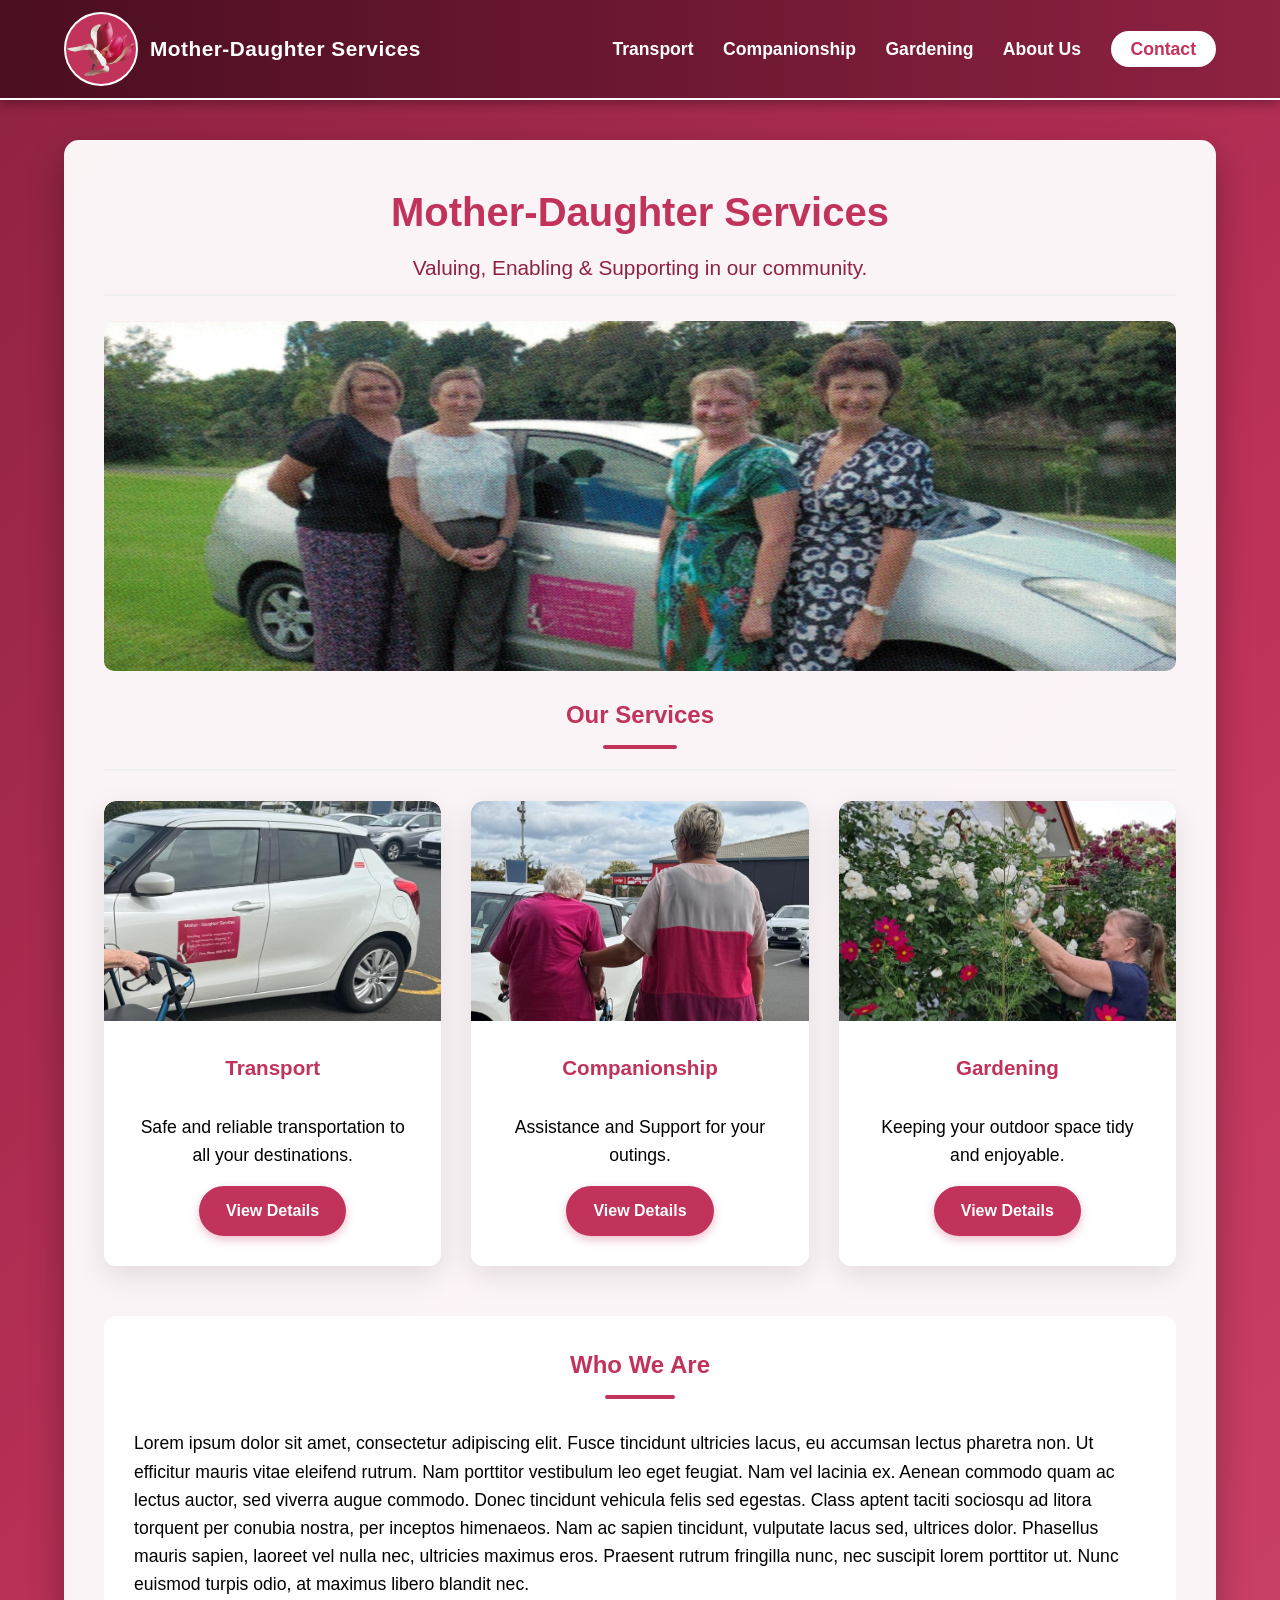
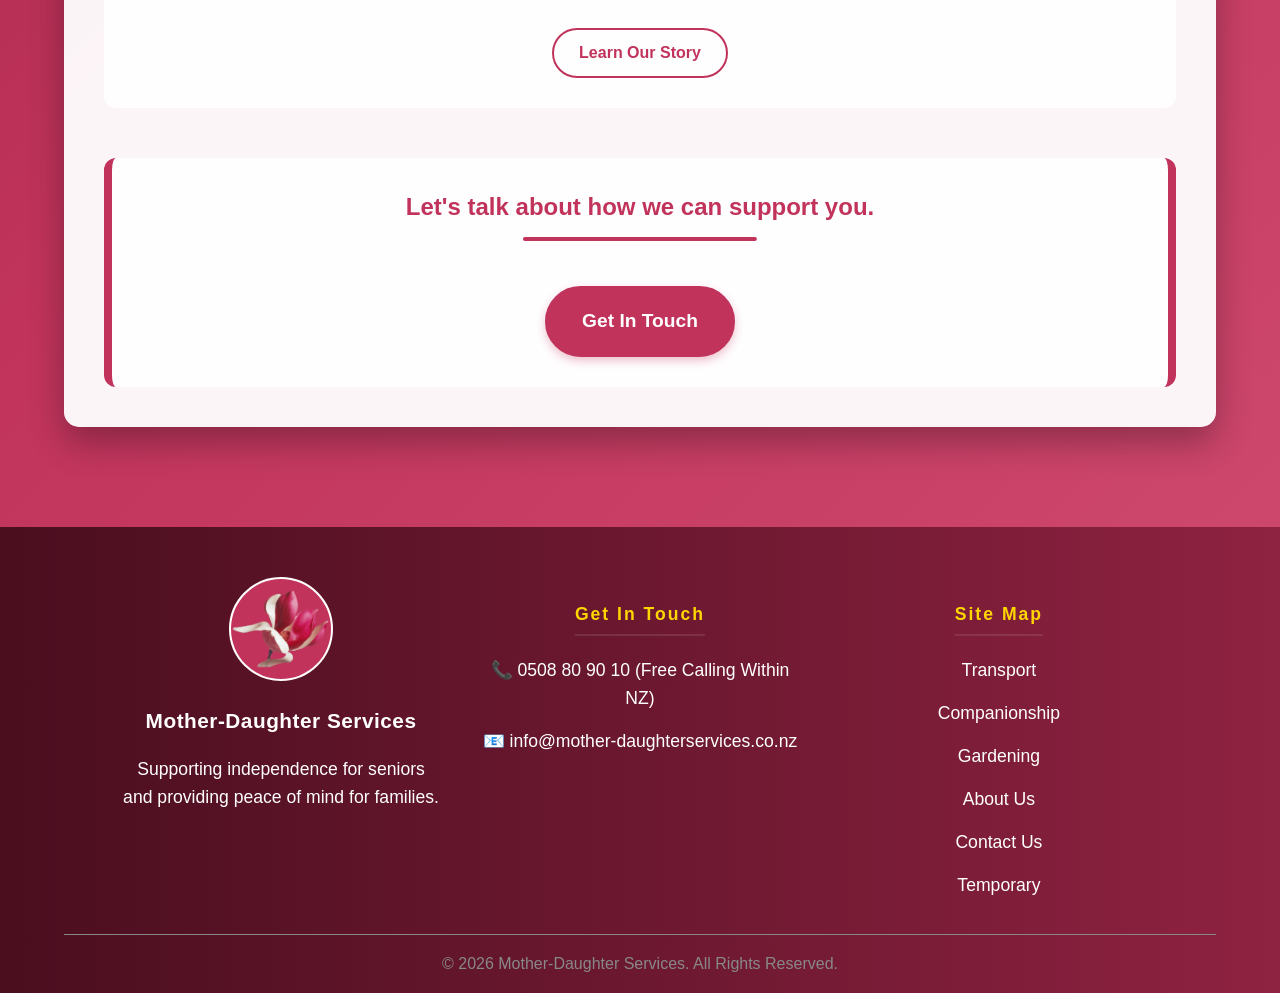
==== html/index.html @ d8aaef71 "Draft" ====
<!DOCTYPE html>
<html lang="en">
<head>
    <meta charset="UTF-8">
    <meta name="viewport" content="width=device-width, initial-scale=1.0">
    <title>Mother-Daughter Services</title>
    <link rel="stylesheet" href="../css/style.css">
    <link rel="preconnect" href="https://form.jotform.com">
    <link rel="preconnect" href="https://cdn.jotfor.ms">
    <script src="../js/script.js" defer></script> <!--Automatically updates year variable-->
</head>
<body>

    <nav class="main-nav">
        <a href="index.html" class="nav-logo">
          <img src="../images/logo.svg" alt="Logo" class="logo-image">
          <span class="logo-text">Mother-Daughter Services</span>
        </a>
        <div class="nav-links">
            <a href="../html/transport.html">Transport</a>
            <a href="../html/companionship.html">Companionship</a>
            <a href="../html/gardening.html">Gardening</a>
            <a href="../html/about.html">About Us</a>
            <a href="../html/contact.html" class="nav-contact-btn">Contact</a>
        </div>
    </nav> 
    
    <main class="container">
        <div class="content-card">
            <h1>Mother-Daughter Services</h1>
            <p class="hero-statement">Valuing, Enabling & Supporting in our community.</p>

            <div><img src="../images/Test4.jpg" alt="Image of all staff members" class="hero-img"></div>

            <h2>Our Services</h2>
            <p class="hero-statement"></p>

            <section class="card-grid">

                <article class="card-text">
                    <img src="../images/Test.jpg" alt="Image of branded vehicle" class="card-img">
                    <h3>Transport</h3>
                    <p>Safe and reliable transportation to all your destinations.</p>
                    <a href="../html/transport.html" class="view-more-btn">View Details</a>
                </article>

                <article class="card-text">
                    <img src="../images/Test2.jpg" alt="Image of staff assisting client" class="card-img">
                    <h3>Companionship</h3>
                    <p>Assistance and Support for your outings.</p>
                    <a href="../html/companionship.html" class="view-more-btn">View Details</a>
                </article>

                <article class="card-text">
                    <img src="../images/Test3.jpg" alt="Image of staff pruning flowers" class="card-img">
                    <h3>Gardening</h3>
                    <p>Keeping your outdoor space tidy and enjoyable.</p>
                    <a href="../html/gardening.html" class="view-more-btn">View Details</a>
                </article>

            </section>

            <section class="history">
                <h2>Who We Are</h2>
                <p>Lorem ipsum dolor sit amet, consectetur adipiscing elit. Fusce tincidunt ultricies lacus, eu accumsan lectus pharetra non. Ut efficitur mauris vitae eleifend rutrum. Nam porttitor vestibulum leo eget feugiat. Nam vel lacinia ex. Aenean commodo quam ac lectus auctor, sed viverra augue commodo. Donec tincidunt vehicula felis sed egestas. Class aptent taciti sociosqu ad litora torquent per conubia nostra, per inceptos himenaeos. Nam ac sapien tincidunt, vulputate lacus sed, ultrices dolor. Phasellus mauris sapien, laoreet vel nulla nec, ultricies maximus eros. Praesent rutrum fringilla nunc, nec suscipit lorem porttitor ut. Nunc euismod turpis odio, at maximus libero blandit nec. </p>
                <a href="../html/about.html#our-story" class="our-story-btn">Learn Our Story</a>
            </section>

            <section class="get-in-touch">
                <h2>Let's talk about how we can support you.</h2>
                <a href="contact.html" class="enquire-btn">Get In Touch</a>
            </section>
            
        </div>
    </main>

    <footer class="site-footer">
        <div class="footer-content">  

            <section class="footer-section">
                <a href="index.html" class="nav-logo">
                <img src="../images/logo.svg" alt="Mother-Daughter Services Logo" class="logo-image">
                </a>
                <strong class="logo-text">Mother-Daughter Services</strong>
                <p>Supporting independence for seniors and providing peace of mind for families.</p>
            </section>

            <section class="footer-section">
                <h4>Get In Touch</h4>
                <a href="tel:0508809010">&#128222; 0508 80 90 10 (Free Calling Within NZ)</a>
                <a href="mailto:info@mother-daughterservices.co.nz">&#128231; info@mother-daughterservices.co.nz</a>
            </section>

            <section class="footer-section">
                <h4>Site Map</h4>
                <a href="../html/transport.html">Transport</a>
                <a href="../html/companionship.html">Companionship</a>
                <a href="../html/gardening.html">Gardening</a>
                <a href="../html/about.html">About Us</a>
                <a href="../html/contact.html">Contact Us</a>
                <a href="../html/temporary.html">Temporary</a>
            </section>
        </div>

        <div class="footer-bottom">
            <p>&copy; <time id="year">2026</time> Mother-Daughter Services. All Rights Reserved.</p>
        </div>
    </footer>
</body>
</html>
---- css/style.css ----
:root {
    --main-berry: #c1335b; /* Background Gradient & Content Text & Buttons */
    --dark-berry: #8e2241; /* Background, Navigation & Footer Gradient + Button Hover */
    --nav-black-berry: #4a0e1f; /* Navigation & Footer Gradient */
    --body-end-berry: #d14d72; /* Background Gradient */
    --box-shadow: rgba(193, 51, 91, 0.3); /* */
    --white: #fff; /* Borders, Backgrounds & Text */
    --off-white: #eee; /* Borders */
    --card-white: rgba(255, 255, 255, 0.95); /* Content Background */
    --footer-hover: #ffd700; /* Footer headers & link hover */
}

body {
    font-family: 'Segoe UI', Roboto, Arial, sans-serif;
    background: linear-gradient(135deg, var(--dark-berry) 0%, var(--main-berry) 50%, var(--body-end-berry) 100%);
    color: #000000;
    line-height: 1.6;
    display: flex;
    flex-direction: column;
    min-height: 100vh;
    position: relative;
    margin: 0;
}

/* Navigation */
.main-nav {
    background: linear-gradient(to right, var(--nav-black-berry), var(--dark-berry));
    padding: 12px 5%;
    display: flex;
    justify-content: space-between;
    align-items: center;
    box-shadow: 0 4px 10px rgba(0,0,0,0.3);
    position: sticky;
    top: 0;
    z-index: 1000;
    border-bottom: 2px solid var(--white);
}

.nav-logo {
    display: flex;
    align-items: center;
    text-decoration: none;
}

.logo-image {
    width: 70px;
    height: 70px;
    border-radius: 50%;
    background: var(--white);
    border: 2px solid var(--white);
    object-fit: cover;
    margin-right: 12px;
}

.logo-text {
    font-size: 1.3rem;
    font-weight: 800;
    letter-spacing: 0.5px;
    white-space: nowrap;
    color: var(--white);
}

.nav-links a {
    color: var(--white);
    text-decoration: none;
    font-weight: 600;
    margin-left: 25px;
    font-size: 1.1rem;
    position: relative;
    padding: 5px 0;
    transition: color 0.3s ease;
}

.nav-links a:not(.nav-contact-btn):after {
    content: '';
    position: absolute;
    width: 0;
    height: 2px;
    bottom: 0;
    left: 50%;
    transform: translateX(-50%);
    background-color: var(--white);
    transition: width 0.3s ease;
}

.nav-links a:not(.nav-contact-btn):hover::after {
    width: 100%;
}

.nav-links a:hover {
    color: rgba(255, 255, 255, 0.8);
    text-decoration: none; 
} 

.nav-links .nav-contact-btn {
    background-color: var(--white);
    color: var(--main-berry); 
    padding: 8px 20px;
    border-radius: 20px; 
    transition: all 0.3s ease;
}

.nav-links .nav-contact-btn:hover {
    background-color: var(--main-berry);
    color: var(--white);
    box-shadow: 0 4px 8px rgba(0,0,0,0.2);
    text-decoration: none;
}

/* Content Area */
.container {
    flex: 1;
    width: 90%;
    max-width: 1200px;
    margin: 40px auto;
    padding: 0 20px;
}

.content-card {
    background: var(--card-white);
    padding: 40px;
    border-radius: 15px;
    box-shadow: 0 15px 35px rgba(0,0,0,0.3);
    text-align: center;
}

h1 { 
    color: var(--main-berry); 
    font-size: clamp(1.8rem, 5vw, 2.5rem);
    margin-top: 0;
}

h2 {
    color: var(--main-berry);
    text-align: center;
    margin-top: 0;
    margin-bottom: 30px;
    position: relative;
    padding-bottom: 15px;
    width: fit-content;
    margin-left: auto;
    margin-right: auto;
}

h2::after {
    content: '';
    position: absolute;
    bottom: 0;
    left: 50%;
    transform: translateX(-50%);
    width: 50%; 
    height: 4px;
    background-color: var(--main-berry);
    border-radius: 2px;
}

/* About.html - Our Story bookmark */

h2[id] { 
    scroll-margin-top: 130px;
}

.hero-statement {
    font-size: 1.3rem;
    color: var(--dark-berry);
    margin-top: -20px;
    margin-bottom: 20px;
    font-weight: 500;
    border-bottom: 2px solid var(--off-white);
    padding-bottom: 10px;
}

/* Index.html - Team Image */

.hero-img { 
    width: 100%;
    height: 350px;
    border-radius: 10px;
    margin: 25px 0;
    display: flex;
    flex-direction: column;
    align-items: center;
    justify-content: center;
}

/* Services & Team Grids */

.card-grid { 
    display: grid;
    grid-template-columns: repeat(auto-fit, minmax(300px, 1fr));
    gap: 30px;
    margin-top: 30px;
}

/* Transport.html & About.html 4 card grid*/

.card-grid.card-grid-extended {
    grid-template-columns: repeat(auto-fit, minmax(200px, 1fr));
    gap: 20px;
}

.card-img {
    width: calc(100% + 60px); 
    margin: -30px -30px 10px -30px; 
    height: 220px; 
    object-fit: cover; 
    border-radius: 12px 12px 0 0; 
}

.card-text { 
    display: flex;
    flex-direction: column;
    background: var(--white);
    padding: 30px;
    border-radius: 12px; 
    overflow: hidden;
    box-shadow: 0 10px 30px rgba(0, 0, 0, 0.1);
    transition: transform 0.3s ease, box-shadow 0.3s ease;
    text-align: center;
    font-size: 1.1rem;
}

.card-text h3 {
    color: var(--main-berry);
    margin-bottom: 10px;
}

/* Index.html details button  */

.view-more-btn {
    display: inline-block;
    align-self: center;
    background: var(--main-berry);
    border: 2px solid var(--main-berry);
    color: var(--white);
    padding: 10px 25px;
    text-decoration: none;
    border-radius: 25px;
    font-weight: bold;
    font-size: 1rem;
    margin-top: auto;
    box-shadow: 0 4px 10px var(--box-shadow);
}


.view-more-btn:hover {
    box-shadow: 0 6px 15px var(--box-shadow);
    background: var(--dark-berry);
    transform: translateY(-2px);
    transform: scale(1.05);
}

/* Index.html & About.html - Who We Are & Our Story */

.history {
    margin: 50px 0;
    padding: 30px 30px 30px 30px;
    background: var(--card-white);
    border-radius: 12px;
}

.history p {
    font-size: 1.1rem;
    margin-bottom: 30px;
    text-align: left;
}

.our-story-btn {
    display: inline-block;
    background: transparent;
    border: 2px solid var(--main-berry);
    color: var(--main-berry);
    padding: 10px 25px;
    text-decoration: none;
    border-radius: 25px;
    font-weight: bold;
    transition: all 0.3s ease;
}

.our-story-btn:hover {
    background: var(--main-berry);
    color: var(--white);
    transform: translateY(-2px);
}

/* Transport.html - Mobility information */
.mobility-support {
    margin: 60px 0;
    padding: 20px;
    background: var(--card-white);
    border-radius: 12px;
    border: 2px solid var(--main-berry);
    display: flex;
    align-items: center;
    text-align: left;
    gap: 30px;
}

.mobility-icon {
    width: 100px;
    height: 100px;
    margin-right: 0;
    border-radius: 50%;
    flex-shrink: 0;
}

.mobility-text h2 {
    margin: 0 0 10px 0;
    text-align: left;
    width: fit-content;
}

/* Companionship.html & Garden.html - Information */
.info {
    margin: 40px 0;
    padding: 10px;
    border-radius: 4px;
    background-color: var(--card-white);
}

.companion-note {
    border-inline: 5px solid var(--main-berry);
}

.waste-note {
    border-inline: 5px solid #4CAF50;
}

/* About.html - Our Story */

.history-name {
    color: var(--dark-berry);
    padding: 20px;
    border-top: 1px solid var(--off-white);
    border-bottom: 1px solid var(--off-white);
}

.history-close {
    font-weight: 600;
    margin-top: 40px;
}

/* Get In Touch Section */

.get-in-touch {
    background-color: var(--card-white);
    padding: 30px;
    border-radius: 12px;
    margin-top: 40px;
    text-align: center;
    border-left: 8px solid var(--main-berry);
    border-right: 8px solid var(--main-berry);
}

.enquire-btn {
    display: inline-block;
    background: var(--main-berry);
    border: 2px solid var(--main-berry);
    color: var(--white);
    padding: 18px 35px;
    text-decoration: none;
    border-radius: 50px;
    font-weight: bold;
    font-size: 1.2rem;
    margin-top: 15px;
    box-shadow: 0 4px 10px var(--box-shadow);
    transition: all 0.3s ease;
}

.enquire-btn:hover {
    box-shadow: 0 6px 15px var(--box-shadow);
    background: var(--dark-berry);
    transform: translateY(-2px) scale(1.05);
}

/* Footer Section */
.site-footer {
    background: linear-gradient(to right, var(--nav-black-berry), var(--dark-berry)); 
    color: var(--white);
    padding: 50px 5% 0px;
    margin-top: 60px;
    text-align: center;
}

.footer-content {
    max-width: 90%;
    margin: 0 auto;
    display: grid;
    grid-template-columns: repeat(auto-fit, minmax(250px, 1fr));
    gap: 40px;
    text-align: center;
    font-size: 1.1rem;
}

.footer-section .footer-logo {
    display: flex;
    flex-direction: column;
    align-items: center;
    text-align: center;
}

.footer-section h4 {
    color: var(--footer-hover);
    letter-spacing: 2px;
    margin-bottom: 20px;
    border-bottom: 2px solid rgba(255,255,255,0.1);
    display: inline-block;
    padding-bottom: 5px;
}

.footer-section a {
    display: block;
    color: var(--white);
    text-decoration: none;
    margin-bottom: 15px;
    transition: color 0.3s;
}

.footer-section a:hover {
    color: var(--footer-hover);
}

.footer-section .logo-image {
    width: 100px;
    height: 100px;
    margin-right: 0;
}

.footer-bottom {
    margin-top: 20px;
    border-top: 1px solid #888888;
    font-size: 1rem;
    color: #888888;
}

/* Responsive Tablet UI */

@media (min-width: 769px) and (max-width: 1024px) {
    .main-nav {
        flex-direction: column;
        gap: 15px;
        padding: 20px 5%;
    }

    .nav-links {
        justify-content: center;
        flex-wrap: wrap; 
        gap: 15px;
        margin-left: 0;
    }

    .card-grid.card-grid-extended {
        display: grid;
        grid-template-columns: repeat(2, 1fr);
        gap: 20px;
    }

    .container {
        width: 90%;
    }
}

/* Responsive Mobile UI */
@media (max-width: 768px) {
    .main-nav { 
        flex-direction: column; 
        padding: 15px 2%;
        text-align: center;
    }

    .nav-logo {
        margin-bottom: 15px;
        justify-content: center;
    }

    .logo-image {
        width: 50px;
        height: 50px;
    }
    
    .nav-links { 
        display: flex;
        flex-wrap: wrap;
        justify-content: center;
        gap: 10px;
        margin-left: 0;
    }

    .nav-links a {
        margin-left: 0;
        font-size: 1rem;
        padding: 8px 12px;
    }

    .container {
        width: 95%;
        margin: 20px auto;
        padding: 0 10px;
    }

    .content-card {
        padding: 20px;
    }

    h1 { 
        font-size: 1.8rem; 
    }

    .card-grid {
        grid-template-columns: 1fr;
    }

    .mobility-support { 
        flex-direction: column; 
        text-align: center;
        gap: 15px;
    }

    .mobility-text h2 { 
        text-align: center;
        margin: 0 auto;
    }

    .enquire-btn {
        width: 100%;
        box-sizing: border-box;
    }

    .footer-section h4 { 
        display: inline-block; 
        width: fit-content; 
    }
    .mobility-text h2 { 
        text-align: center;
    }
}













.main-nav2 {
    background: linear-gradient(to right, var(--nav-black-berry), var(--dark-berry));
    padding: 12px 5%;
    display: flex;
    justify-content: center;
    flex-direction: column;
    align-items: center;
    gap:15px;
    box-shadow: 0 4px 10px rgba(0,0,0,0.3);
    position: sticky;
    top: 0;
    z-index: 1000;
    border-bottom: 2px solid var(--white);
    
}

.nav-logo2 {
    display: flex;
    align-items: center;
    text-decoration: none;
    
}

.logo-image2 {
    width: 70px;
    height: 70px;
    border-radius: 50%;
    background: var(--white);
    border: 2px solid var(--white);
    object-fit: cover;
    margin: 0 15px;
}

.logo-text2 {
    font-size: 1.5rem;
    font-weight: 800;
    letter-spacing: 0.5px;
    white-space: nowrap;
    color: var(--white);
}

.nav-links2 a {
    color: var(--white);
    text-decoration: none;
    font-weight: 600;
    margin-left: 25px;
    font-size: 1.3rem;
    position: relative;
    padding: 5px 0;
    transition: color 0.3s ease;
}

.nav-links2 a:not(.nav-contact-btn2):after {
    content: '';
    position: absolute;
    width: 0;
    height: 2px;
    bottom: 0;
    left: 50%;
    transform: translateX(-50%);
    background-color: var(--white);
    transition: width 0.3s ease;
}

.nav-links2 a:not(.nav-contact-btn2):hover::after {
    width: 100%;
}

.nav-links2 a:hover {
    color: rgba(255, 255, 255, 0.8);
    text-decoration: none; 
} 

.nav-links2 .nav-contact-btn2 {
    background-color: var(--white);
    color: var(--main-berry); 
    padding: 8px 20px;
    border-radius: 20px; 
    transition: all 0.3s ease;
}

.nav-links2 .nav-contact-btn2:hover {
    background-color: var(--main-berry);
    color: var(--white);
    box-shadow: 0 4px 8px rgba(0,0,0,0.2);
    text-decoration: none;
}

.card-img2 {
    border-radius: 50%;
    border: 4px solid var(--main-berry);
}
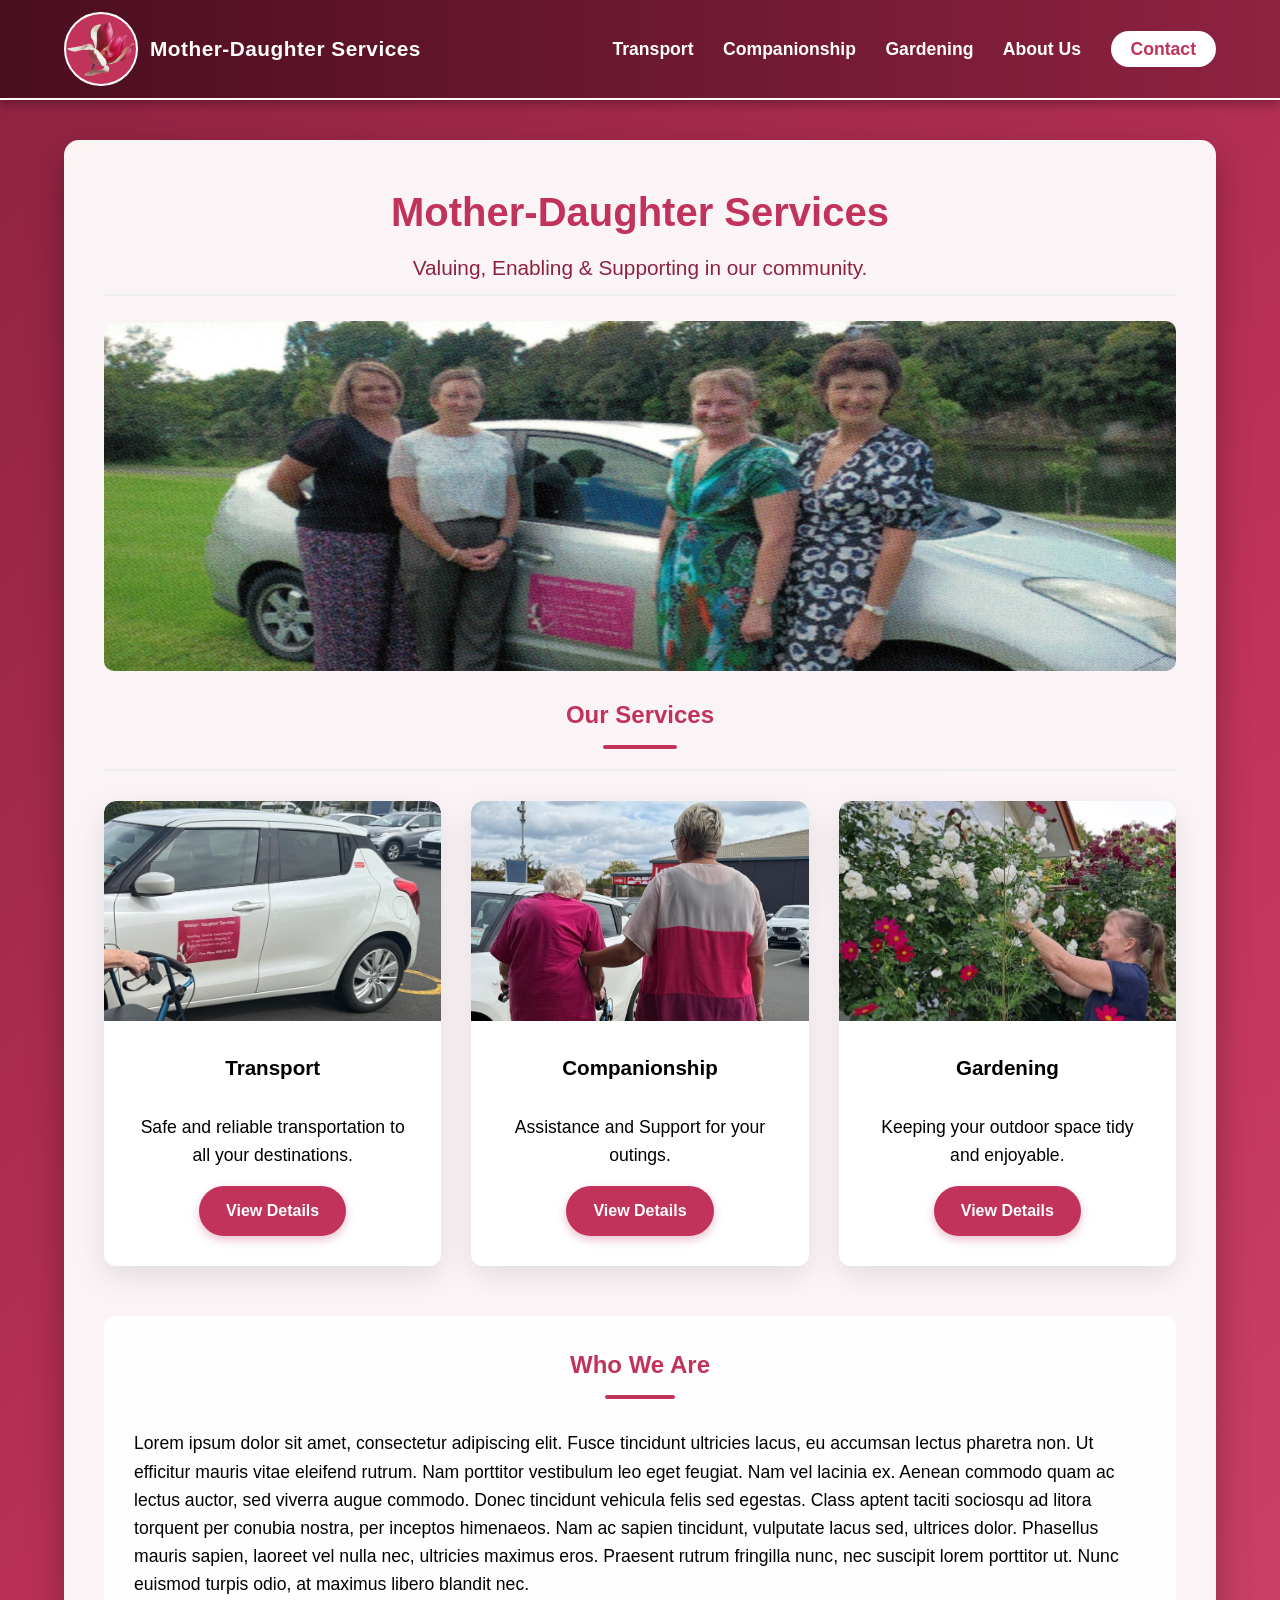
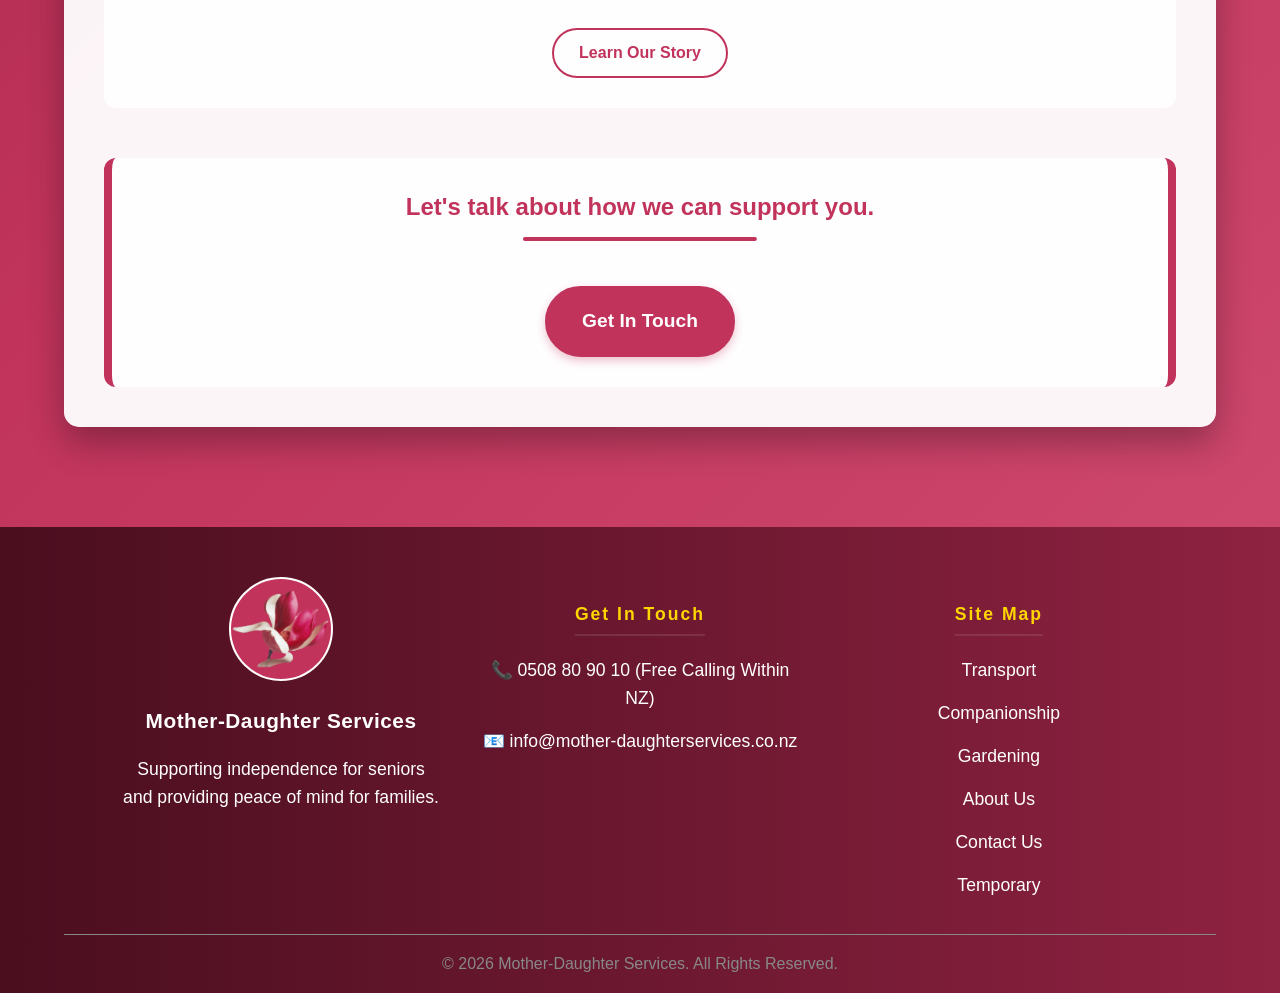
==== commit 60c7e325: "Update" ====
--- a/html/index.html
+++ b/html/index.html
@@ -29,8 +29,10 @@
         <div class="content-card">
             <h1>Mother-Daughter Services</h1>
             <p class="hero-statement">Valuing, Enabling & Supporting in our community.</p>
-
-            <div><img src="../images/Test4.jpg" alt="Image of all staff members" class="hero-img"></div>
+            <picture>
+                <source srcset="../images/Test4-mobile.jpg" media="(max-width: 768px)">
+                <img src="../images/Test4.jpg" alt="Image of all staff members" class="hero-img">
+           </picture>
 
             <h2>Our Services</h2>
             <p class="hero-statement"></p>
--- a/css/style.css
+++ b/css/style.css
@@ -181,6 +181,7 @@
     flex-direction: column;
     align-items: center;
     justify-content: center;
+    
 }
 
 /* Services & Team Grids */
@@ -506,6 +507,10 @@
         font-size: 1.8rem; 
     }
 
+    .hero-img {
+        height: 300px;
+    }
+
     .card-grid {
         grid-template-columns: 1fr;
     }
@@ -544,7 +549,7 @@
 
 
 
-
+/* Temp page */
 
 
 .main-nav2 {
@@ -638,4 +643,8 @@
 .card-img2 {
     border-radius: 50%;
     border: 4px solid var(--main-berry);
+}
+
+.card-text h3 {
+    color: black;
 }
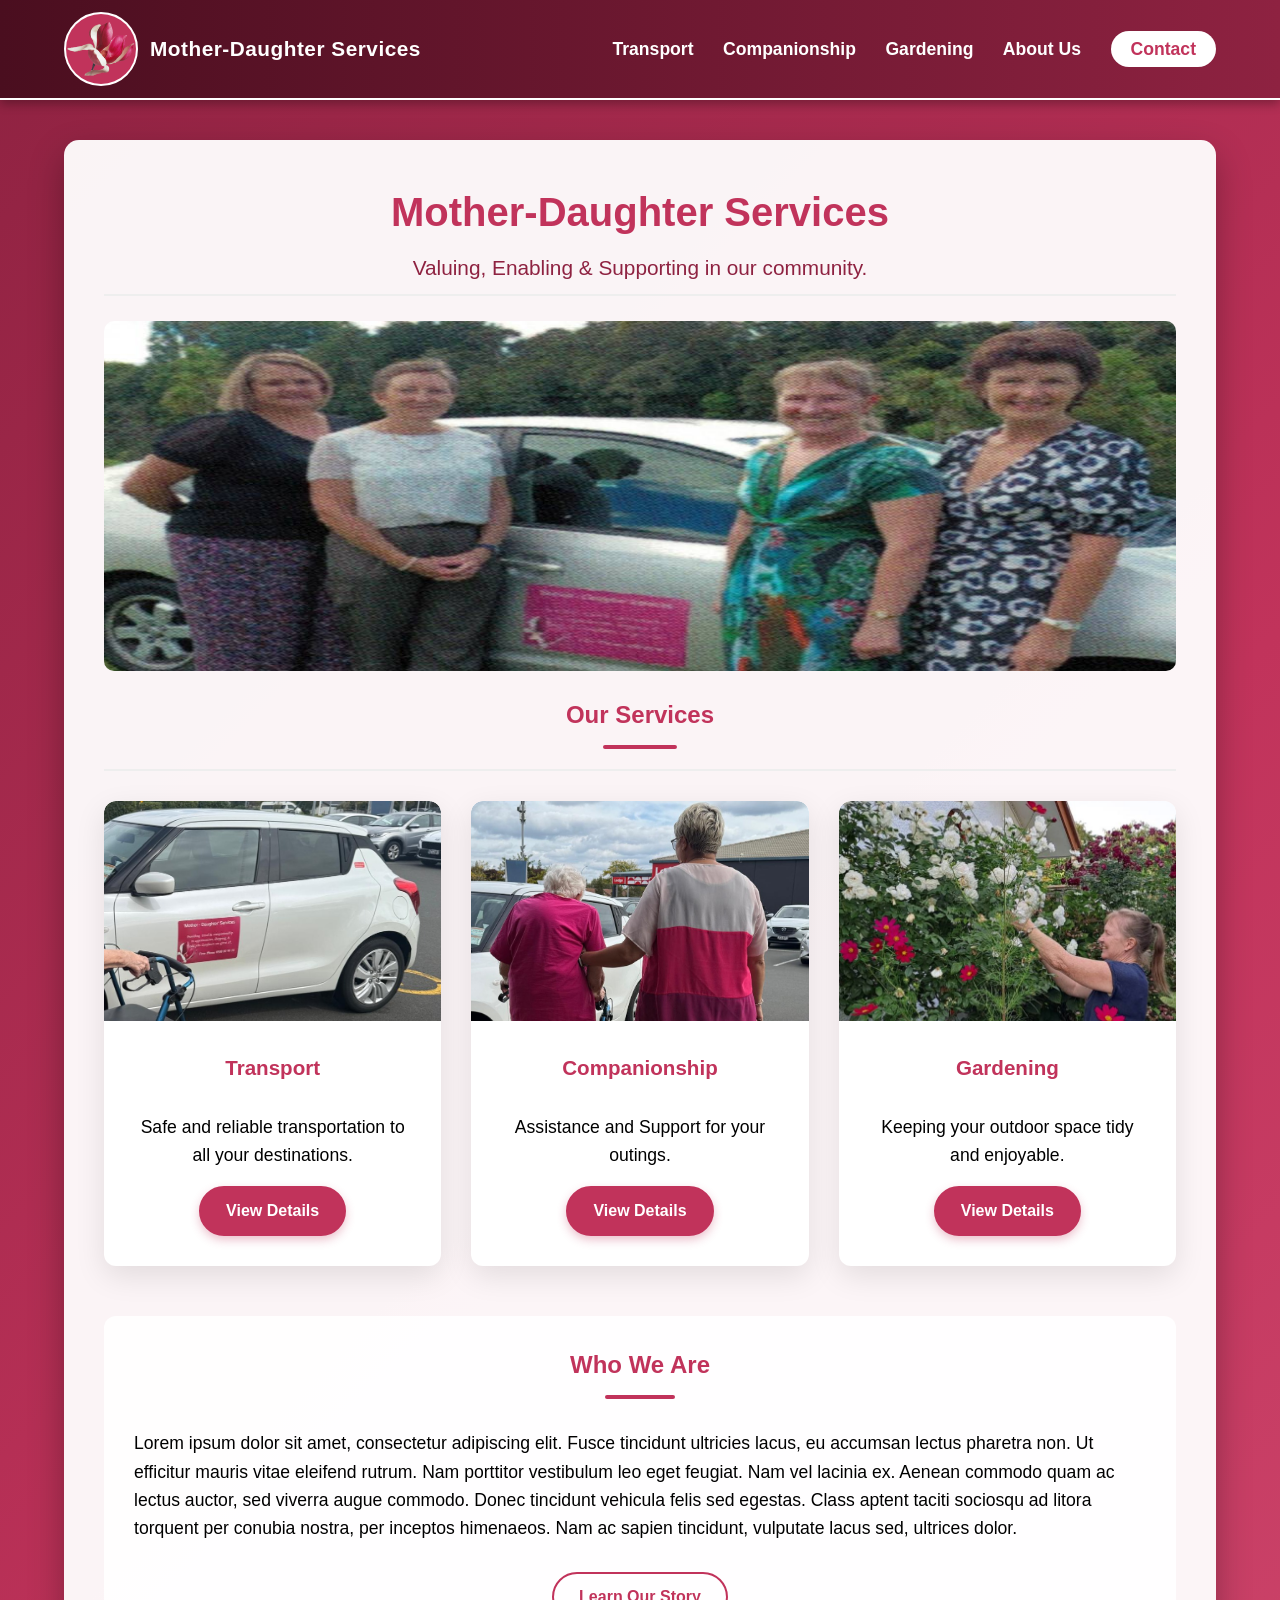
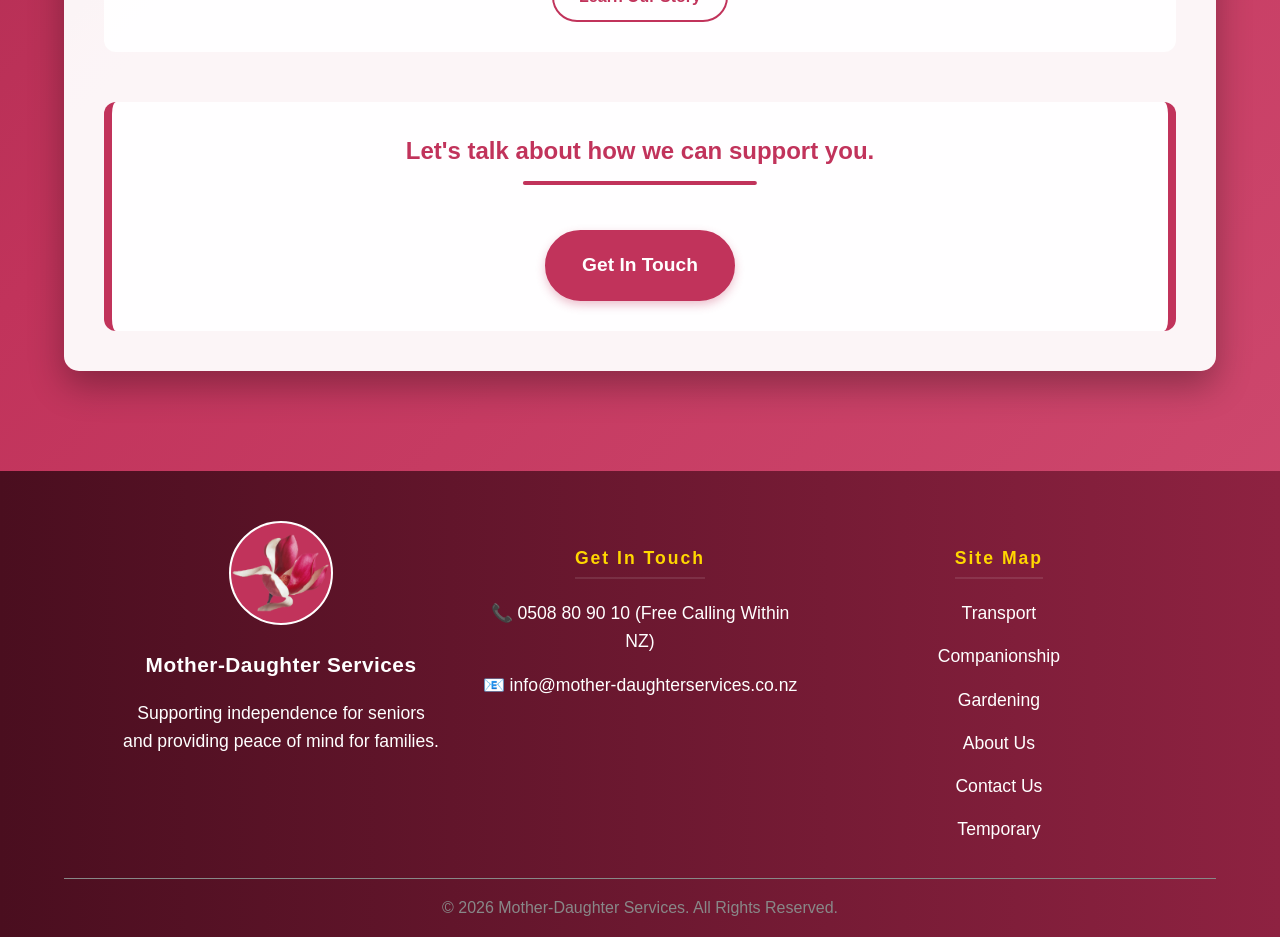
==== commit e7838ef9: "Update" ====
--- a/html/index.html
+++ b/html/index.html
@@ -64,7 +64,7 @@
 
             <section class="history">
                 <h2>Who We Are</h2>
-                <p>Lorem ipsum dolor sit amet, consectetur adipiscing elit. Fusce tincidunt ultricies lacus, eu accumsan lectus pharetra non. Ut efficitur mauris vitae eleifend rutrum. Nam porttitor vestibulum leo eget feugiat. Nam vel lacinia ex. Aenean commodo quam ac lectus auctor, sed viverra augue commodo. Donec tincidunt vehicula felis sed egestas. Class aptent taciti sociosqu ad litora torquent per conubia nostra, per inceptos himenaeos. Nam ac sapien tincidunt, vulputate lacus sed, ultrices dolor. Phasellus mauris sapien, laoreet vel nulla nec, ultricies maximus eros. Praesent rutrum fringilla nunc, nec suscipit lorem porttitor ut. Nunc euismod turpis odio, at maximus libero blandit nec. </p>
+                <p>Lorem ipsum dolor sit amet, consectetur adipiscing elit. Fusce tincidunt ultricies lacus, eu accumsan lectus pharetra non. Ut efficitur mauris vitae eleifend rutrum. Nam porttitor vestibulum leo eget feugiat. Nam vel lacinia ex. Aenean commodo quam ac lectus auctor, sed viverra augue commodo. Donec tincidunt vehicula felis sed egestas. Class aptent taciti sociosqu ad litora torquent per conubia nostra, per inceptos himenaeos. Nam ac sapien tincidunt, vulputate lacus sed, ultrices dolor.</p>
                 <a href="../html/about.html#our-story" class="our-story-btn">Learn Our Story</a>
             </section>
 
--- a/css/style.css
+++ b/css/style.css
@@ -645,6 +645,11 @@
     border: 4px solid var(--main-berry);
 }
 
-.card-text h3 {
+.card-text.temp h3 {
     color: black;
+    margin-bottom: 10px;
+}
+
+.bodytemp {
+    background-image: url("../images/background.svg");
 }
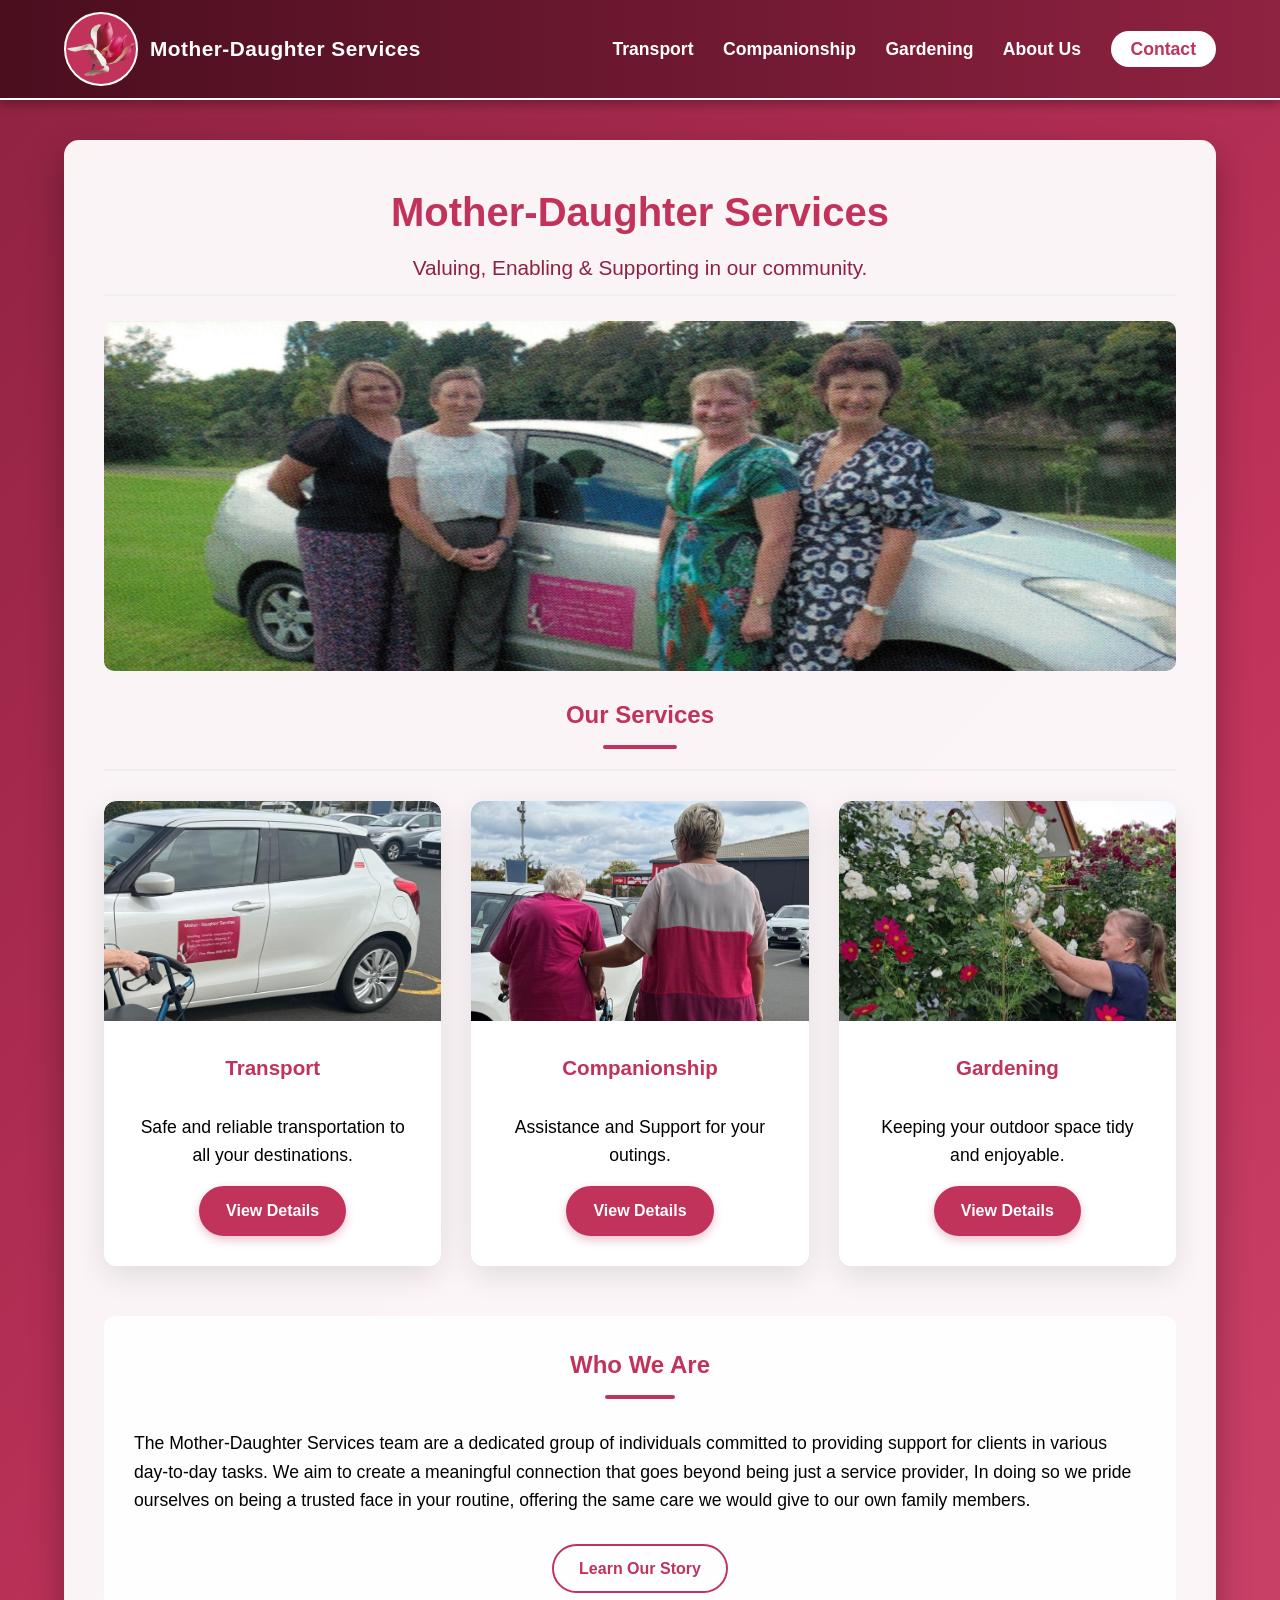
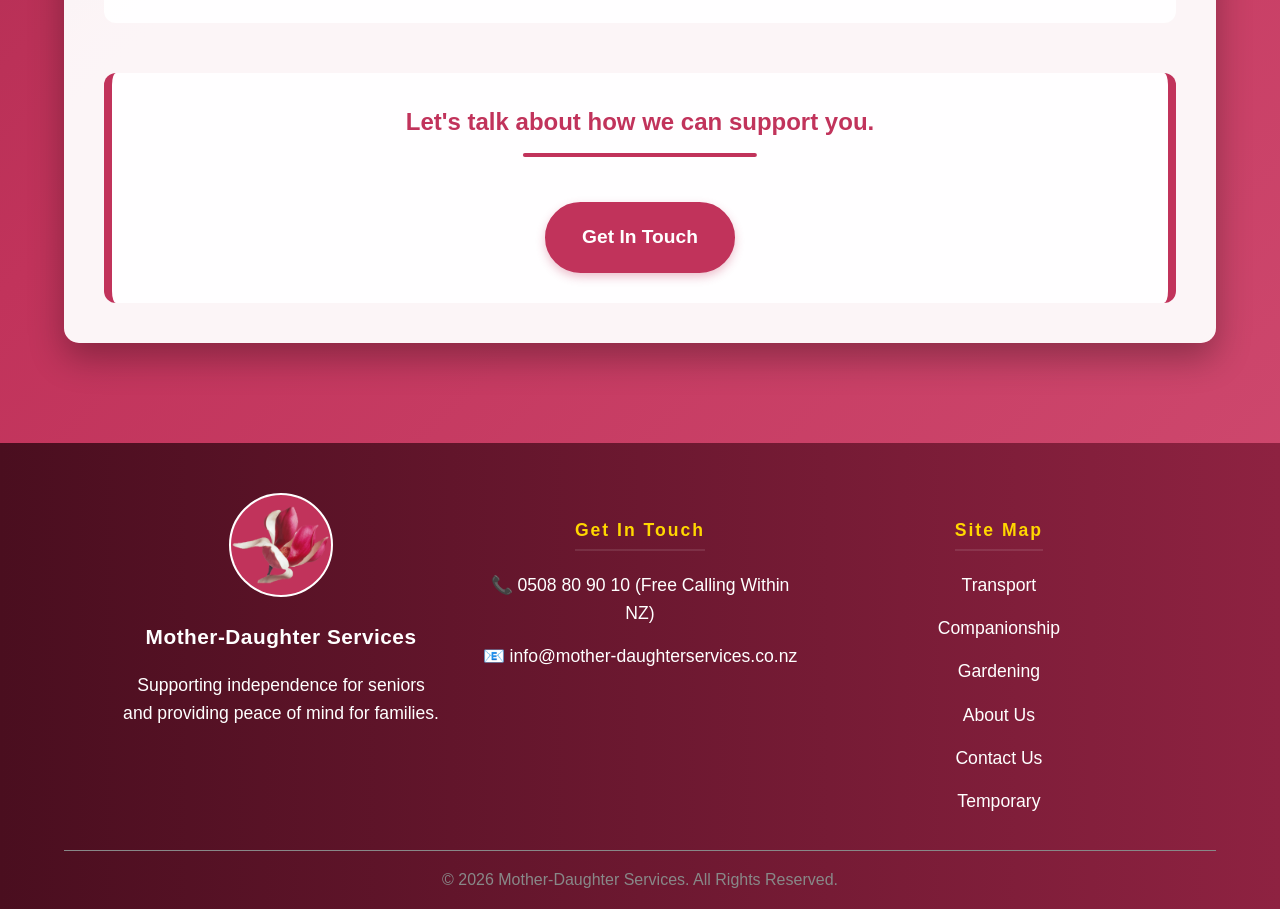
==== commit d26cef85: "Update" ====
--- a/html/index.html
+++ b/html/index.html
@@ -26,7 +26,7 @@
     </nav> 
     
     <main class="container">
-        <div class="content-card">
+        <div class="content-wrapper">
             <h1>Mother-Daughter Services</h1>
             <p class="hero-statement">Valuing, Enabling & Supporting in our community.</p>
             <picture>
@@ -64,7 +64,7 @@
 
             <section class="history">
                 <h2>Who We Are</h2>
-                <p>Lorem ipsum dolor sit amet, consectetur adipiscing elit. Fusce tincidunt ultricies lacus, eu accumsan lectus pharetra non. Ut efficitur mauris vitae eleifend rutrum. Nam porttitor vestibulum leo eget feugiat. Nam vel lacinia ex. Aenean commodo quam ac lectus auctor, sed viverra augue commodo. Donec tincidunt vehicula felis sed egestas. Class aptent taciti sociosqu ad litora torquent per conubia nostra, per inceptos himenaeos. Nam ac sapien tincidunt, vulputate lacus sed, ultrices dolor.</p>
+                <p>The Mother-Daughter Services team are a dedicated group of individuals committed to providing support for clients in various day-to-day tasks. We aim to create a meaningful connection that goes beyond being just a service provider, In doing so we pride ourselves on being a trusted face in your routine, offering the same care we would give to our own family members.</p>
                 <a href="../html/about.html#our-story" class="our-story-btn">Learn Our Story</a>
             </section>
 
--- a/css/style.css
+++ b/css/style.css
@@ -1,18 +1,18 @@
 :root {
-    --main-berry: #c1335b; /* Background Gradient & Content Text & Buttons */
-    --dark-berry: #8e2241; /* Background, Navigation & Footer Gradient + Button Hover */
-    --nav-black-berry: #4a0e1f; /* Navigation & Footer Gradient */
-    --body-end-berry: #d14d72; /* Background Gradient */
-    --box-shadow: rgba(193, 51, 91, 0.3); /* */
-    --white: #fff; /* Borders, Backgrounds & Text */
-    --off-white: #eee; /* Borders */
-    --card-white: rgba(255, 255, 255, 0.95); /* Content Background */
-    --footer-hover: #ffd700; /* Footer headers & link hover */
+    --color-primary: #c1335b; /* Background Gradient & Content Text & Buttons */
+    --color-primary-dark: #8e2241; /* Background, Navigation & Footer Gradient + Button Hover */
+    --color-primary-midnight: #4a0e1f; /* Navigation & Footer Gradient */
+    --color-primary-light: #d14d72; /* Background Gradient */
+    --shadow-primary: rgba(193, 51, 91, 0.3); 
+    --surface-primary: #fff; /* Borders, Backgrounds & Text */
+    --surface-border: #eee; /* Borders */
+    --surface-secondary: rgba(255, 255, 255, 0.95); /* Content Background */
+    --accent-gold: #ffd700; /* Footer headers & link hover */
 }
 
 body {
     font-family: 'Segoe UI', Roboto, Arial, sans-serif;
-    background: linear-gradient(135deg, var(--dark-berry) 0%, var(--main-berry) 50%, var(--body-end-berry) 100%);
+    background: linear-gradient(135deg, var(--color-primary-dark) 0%, var(--color-primary) 50%, var(--color-primary-light) 100%);
     color: #000000;
     line-height: 1.6;
     display: flex;
@@ -24,7 +24,7 @@
 
 /* Navigation */
 .main-nav {
-    background: linear-gradient(to right, var(--nav-black-berry), var(--dark-berry));
+    background: linear-gradient(to right, var(--color-primary-midnight), var(--color-primary-dark));
     padding: 12px 5%;
     display: flex;
     justify-content: space-between;
@@ -33,7 +33,7 @@
     position: sticky;
     top: 0;
     z-index: 1000;
-    border-bottom: 2px solid var(--white);
+    border-bottom: 2px solid var(--surface-primary);
 }
 
 .nav-logo {
@@ -46,8 +46,8 @@
     width: 70px;
     height: 70px;
     border-radius: 50%;
-    background: var(--white);
-    border: 2px solid var(--white);
+    background: var(--surface-primary);
+    border: 2px solid var(--surface-primary);
     object-fit: cover;
     margin-right: 12px;
 }
@@ -57,11 +57,11 @@
     font-weight: 800;
     letter-spacing: 0.5px;
     white-space: nowrap;
-    color: var(--white);
+    color: var(--surface-primary);
 }
 
 .nav-links a {
-    color: var(--white);
+    color: var(--surface-primary);
     text-decoration: none;
     font-weight: 600;
     margin-left: 25px;
@@ -79,30 +79,34 @@
     bottom: 0;
     left: 50%;
     transform: translateX(-50%);
-    background-color: var(--white);
+    background-color: var(--surface-primary);
     transition: width 0.3s ease;
+}
+
+.nav-links a.active:not(.nav-contact-btn):after {
+    width: 100%;
+    background-color: var(--surface-primary);
 }
 
 .nav-links a:not(.nav-contact-btn):hover::after {
     width: 100%;
 }
 
-.nav-links a:hover {
-    color: rgba(255, 255, 255, 0.8);
-    text-decoration: none; 
-} 
+.nav-links a.active:hover {
+    color: var(--surface-primary);
+}
 
 .nav-links .nav-contact-btn {
-    background-color: var(--white);
-    color: var(--main-berry); 
+    background-color: var(--surface-primary);
+    color: var(--color-primary); 
     padding: 8px 20px;
     border-radius: 20px; 
     transition: all 0.3s ease;
 }
 
 .nav-links .nav-contact-btn:hover {
-    background-color: var(--main-berry);
-    color: var(--white);
+    background-color: var(--color-primary);
+    color: var(--surface-primary);
     box-shadow: 0 4px 8px rgba(0,0,0,0.2);
     text-decoration: none;
 }
@@ -116,8 +120,8 @@
     padding: 0 20px;
 }
 
-.content-card {
-    background: var(--card-white);
+.content-wrapper {
+    background: var(--surface-secondary);
     padding: 40px;
     border-radius: 15px;
     box-shadow: 0 15px 35px rgba(0,0,0,0.3);
@@ -125,13 +129,13 @@
 }
 
 h1 { 
-    color: var(--main-berry); 
+    color: var(--color-primary); 
     font-size: clamp(1.8rem, 5vw, 2.5rem);
     margin-top: 0;
 }
 
 h2 {
-    color: var(--main-berry);
+    color: var(--color-primary);
     text-align: center;
     margin-top: 0;
     margin-bottom: 30px;
@@ -150,7 +154,7 @@
     transform: translateX(-50%);
     width: 50%; 
     height: 4px;
-    background-color: var(--main-berry);
+    background-color: var(--color-primary);
     border-radius: 2px;
 }
 
@@ -162,11 +166,11 @@
 
 .hero-statement {
     font-size: 1.3rem;
-    color: var(--dark-berry);
+    color: var(--color-primary-dark);
     margin-top: -20px;
     margin-bottom: 20px;
     font-weight: 500;
-    border-bottom: 2px solid var(--off-white);
+    border-bottom: 2px solid var(--surface-border);
     padding-bottom: 10px;
 }
 
@@ -211,7 +215,7 @@
 .card-text { 
     display: flex;
     flex-direction: column;
-    background: var(--white);
+    background: var(--surface-primary);
     padding: 30px;
     border-radius: 12px; 
     overflow: hidden;
@@ -222,7 +226,7 @@
 }
 
 .card-text h3 {
-    color: var(--main-berry);
+    color: var(--color-primary);
     margin-bottom: 10px;
 }
 
@@ -231,24 +235,23 @@
 .view-more-btn {
     display: inline-block;
     align-self: center;
-    background: var(--main-berry);
-    border: 2px solid var(--main-berry);
-    color: var(--white);
+    background: var(--color-primary);
+    border: 2px solid var(--color-primary);
+    color: var(--surface-primary);
     padding: 10px 25px;
     text-decoration: none;
     border-radius: 25px;
     font-weight: bold;
     font-size: 1rem;
     margin-top: auto;
-    box-shadow: 0 4px 10px var(--box-shadow);
+    box-shadow: 0 4px 10px var(--shadow-primary);
 }
 
 
 .view-more-btn:hover {
-    box-shadow: 0 6px 15px var(--box-shadow);
-    background: var(--dark-berry);
-    transform: translateY(-2px);
-    transform: scale(1.05);
+    box-shadow: 0 6px 15px var(--shadow-primary);
+    background: var(--color-primary-dark);
+    transform: translateY(-2px) scale(1.05);
 }
 
 /* Index.html & About.html - Who We Are & Our Story */
@@ -256,7 +259,7 @@
 .history {
     margin: 50px 0;
     padding: 30px 30px 30px 30px;
-    background: var(--card-white);
+    background: var(--surface-secondary);
     border-radius: 12px;
 }
 
@@ -269,8 +272,8 @@
 .our-story-btn {
     display: inline-block;
     background: transparent;
-    border: 2px solid var(--main-berry);
-    color: var(--main-berry);
+    border: 2px solid var(--color-primary);
+    color: var(--color-primary);
     padding: 10px 25px;
     text-decoration: none;
     border-radius: 25px;
@@ -279,8 +282,8 @@
 }
 
 .our-story-btn:hover {
-    background: var(--main-berry);
-    color: var(--white);
+    background: var(--color-primary);
+    color: var(--surface-primary);
     transform: translateY(-2px);
 }
 
@@ -288,9 +291,9 @@
 .mobility-support {
     margin: 60px 0;
     padding: 20px;
-    background: var(--card-white);
+    background: var(--surface-secondary);
     border-radius: 12px;
-    border: 2px solid var(--main-berry);
+    border: 2px solid var(--color-primary);
     display: flex;
     align-items: center;
     text-align: left;
@@ -316,11 +319,11 @@
     margin: 40px 0;
     padding: 10px;
     border-radius: 4px;
-    background-color: var(--card-white);
+    background-color: var(--surface-secondary);
 }
 
 .companion-note {
-    border-inline: 5px solid var(--main-berry);
+    border-inline: 5px solid var(--color-primary);
 }
 
 .waste-note {
@@ -330,10 +333,10 @@
 /* About.html - Our Story */
 
 .history-name {
-    color: var(--dark-berry);
+    color: var(--color-primary-dark);
     padding: 20px;
-    border-top: 1px solid var(--off-white);
-    border-bottom: 1px solid var(--off-white);
+    border-top: 1px solid var(--surface-border);
+    border-bottom: 1px solid var(--surface-border);
 }
 
 .history-close {
@@ -344,40 +347,40 @@
 /* Get In Touch Section */
 
 .get-in-touch {
-    background-color: var(--card-white);
+    background-color: var(--surface-secondary);
     padding: 30px;
     border-radius: 12px;
     margin-top: 40px;
     text-align: center;
-    border-left: 8px solid var(--main-berry);
-    border-right: 8px solid var(--main-berry);
+    border-left: 8px solid var(--color-primary);
+    border-right: 8px solid var(--color-primary);
 }
 
 .enquire-btn {
     display: inline-block;
-    background: var(--main-berry);
-    border: 2px solid var(--main-berry);
-    color: var(--white);
+    background: var(--color-primary);
+    border: 2px solid var(--color-primary);
+    color: var(--surface-primary);
     padding: 18px 35px;
     text-decoration: none;
     border-radius: 50px;
     font-weight: bold;
     font-size: 1.2rem;
     margin-top: 15px;
-    box-shadow: 0 4px 10px var(--box-shadow);
+    box-shadow: 0 4px 10px var(--shadow-primary);
     transition: all 0.3s ease;
 }
 
 .enquire-btn:hover {
-    box-shadow: 0 6px 15px var(--box-shadow);
-    background: var(--dark-berry);
+    box-shadow: 0 6px 15px var(--shadow-primary);
+    background: var(--color-primary-dark);
     transform: translateY(-2px) scale(1.05);
 }
 
 /* Footer Section */
 .site-footer {
-    background: linear-gradient(to right, var(--nav-black-berry), var(--dark-berry)); 
-    color: var(--white);
+    background: linear-gradient(to right, var(--color-primary-midnight), var(--color-primary-dark)); 
+    color: var(--surface-primary);
     padding: 50px 5% 0px;
     margin-top: 60px;
     text-align: center;
@@ -401,7 +404,7 @@
 }
 
 .footer-section h4 {
-    color: var(--footer-hover);
+    color: var(--accent-gold);
     letter-spacing: 2px;
     margin-bottom: 20px;
     border-bottom: 2px solid rgba(255,255,255,0.1);
@@ -411,14 +414,14 @@
 
 .footer-section a {
     display: block;
-    color: var(--white);
+    color: var(--surface-primary);
     text-decoration: none;
     margin-bottom: 15px;
     transition: color 0.3s;
 }
 
 .footer-section a:hover {
-    color: var(--footer-hover);
+    color: var(--accent-gold);
 }
 
 .footer-section .logo-image {
@@ -458,6 +461,13 @@
 
     .container {
         width: 90%;
+    }
+
+        .footer-content {
+        max-width: 100%; 
+        width: 100%;
+        grid-template-columns:1fr 1fr 1fr;
+        gap: 30px;
     }
 }
 
@@ -499,7 +509,7 @@
         padding: 0 10px;
     }
 
-    .content-card {
+    .content-wrapper {
         padding: 20px;
     }
 
@@ -531,13 +541,18 @@
         box-sizing: border-box;
     }
 
-    .footer-section h4 { 
-        display: inline-block; 
-        width: fit-content; 
-    }
-    .mobility-text h2 { 
-        text-align: center;
-    }
+    .footer-content {
+        max-width: 100%; 
+        width: 100%;
+        grid-template-columns: repeat(auto-fit, minmax(200px, 1fr));
+        gap: 30px;
+    }
+
+    .footer-section h4 {
+        width: 60%;
+        max-width: 300px;
+    }
+
 }
 
 
@@ -553,7 +568,7 @@
 
 
 .main-nav2 {
-    background: linear-gradient(to right, var(--nav-black-berry), var(--dark-berry));
+    background: linear-gradient(to right, var(--color-primary-midnight), var(--color-primary-dark));
     padding: 12px 5%;
     display: flex;
     justify-content: center;
@@ -564,7 +579,7 @@
     position: sticky;
     top: 0;
     z-index: 1000;
-    border-bottom: 2px solid var(--white);
+    border-bottom: 2px solid var(--surface-primary);
     
 }
 
@@ -579,8 +594,8 @@
     width: 70px;
     height: 70px;
     border-radius: 50%;
-    background: var(--white);
-    border: 2px solid var(--white);
+    background: var(--surface-primary);
+    border: 2px solid var(--surface-primary);
     object-fit: cover;
     margin: 0 15px;
 }
@@ -590,11 +605,11 @@
     font-weight: 800;
     letter-spacing: 0.5px;
     white-space: nowrap;
-    color: var(--white);
+    color: var(--surface-primary);
 }
 
 .nav-links2 a {
-    color: var(--white);
+    color: var(--surface-primary);
     text-decoration: none;
     font-weight: 600;
     margin-left: 25px;
@@ -612,7 +627,7 @@
     bottom: 0;
     left: 50%;
     transform: translateX(-50%);
-    background-color: var(--white);
+    background-color: var(--surface-primary);
     transition: width 0.3s ease;
 }
 
@@ -626,23 +641,23 @@
 } 
 
 .nav-links2 .nav-contact-btn2 {
-    background-color: var(--white);
-    color: var(--main-berry); 
+    background-color: var(--surface-primary);
+    color: var(--color-primary); 
     padding: 8px 20px;
     border-radius: 20px; 
     transition: all 0.3s ease;
 }
 
 .nav-links2 .nav-contact-btn2:hover {
-    background-color: var(--main-berry);
-    color: var(--white);
+    background-color: var(--color-primary);
+    color: var(--surface-primary);
     box-shadow: 0 4px 8px rgba(0,0,0,0.2);
     text-decoration: none;
 }
 
 .card-img2 {
     border-radius: 50%;
-    border: 4px solid var(--main-berry);
+    border: 4px solid var(--color-primary);
 }
 
 .card-text.temp h3 {
@@ -650,6 +665,10 @@
     margin-bottom: 10px;
 }
 
-.bodytemp {
-    background-image: url("../images/background.svg");
+body.bodytemp {
+    background-image: 
+        url("../images/Background.svg"), 
+        linear-gradient(135deg, var(--color-primary-dark) 0%, var(--color-primary) 50%, var(--color-primary-light) 100%);
+    background-repeat: no-repeat;
+    background-size: cover;
 }
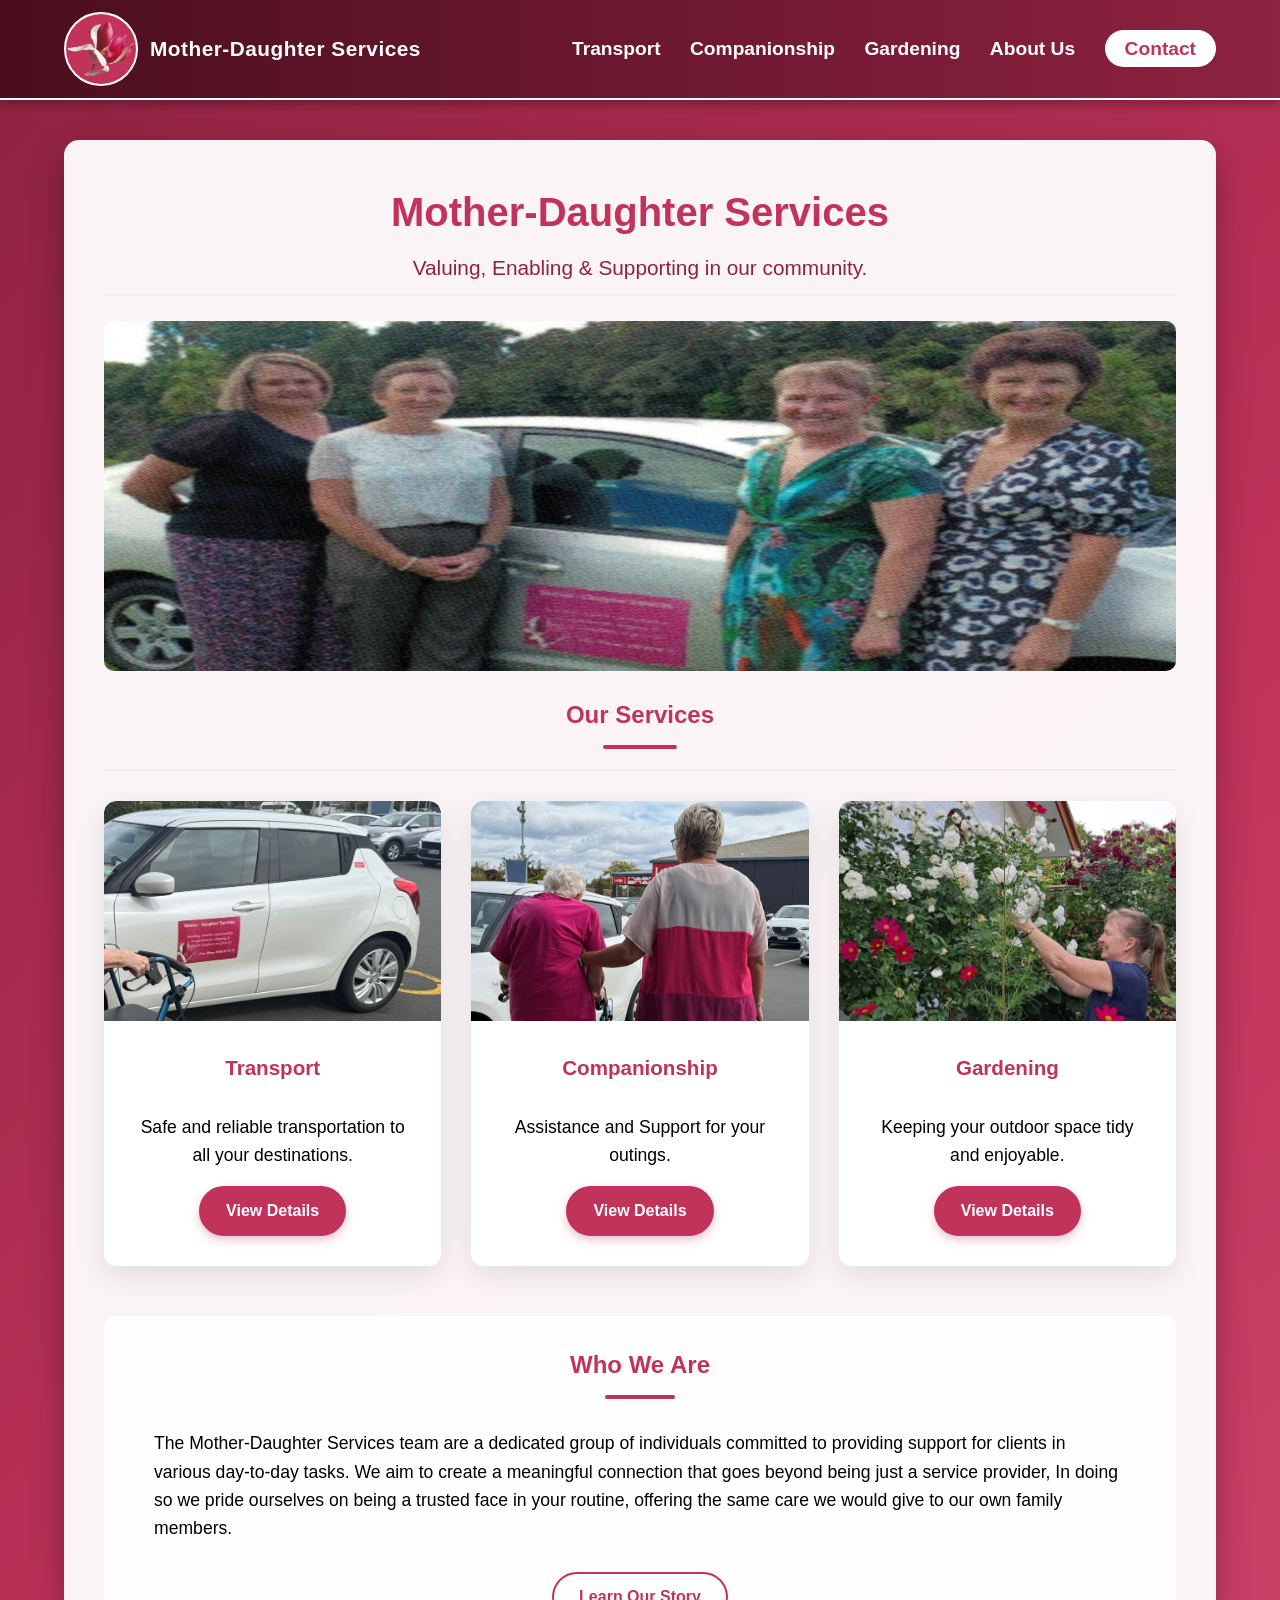
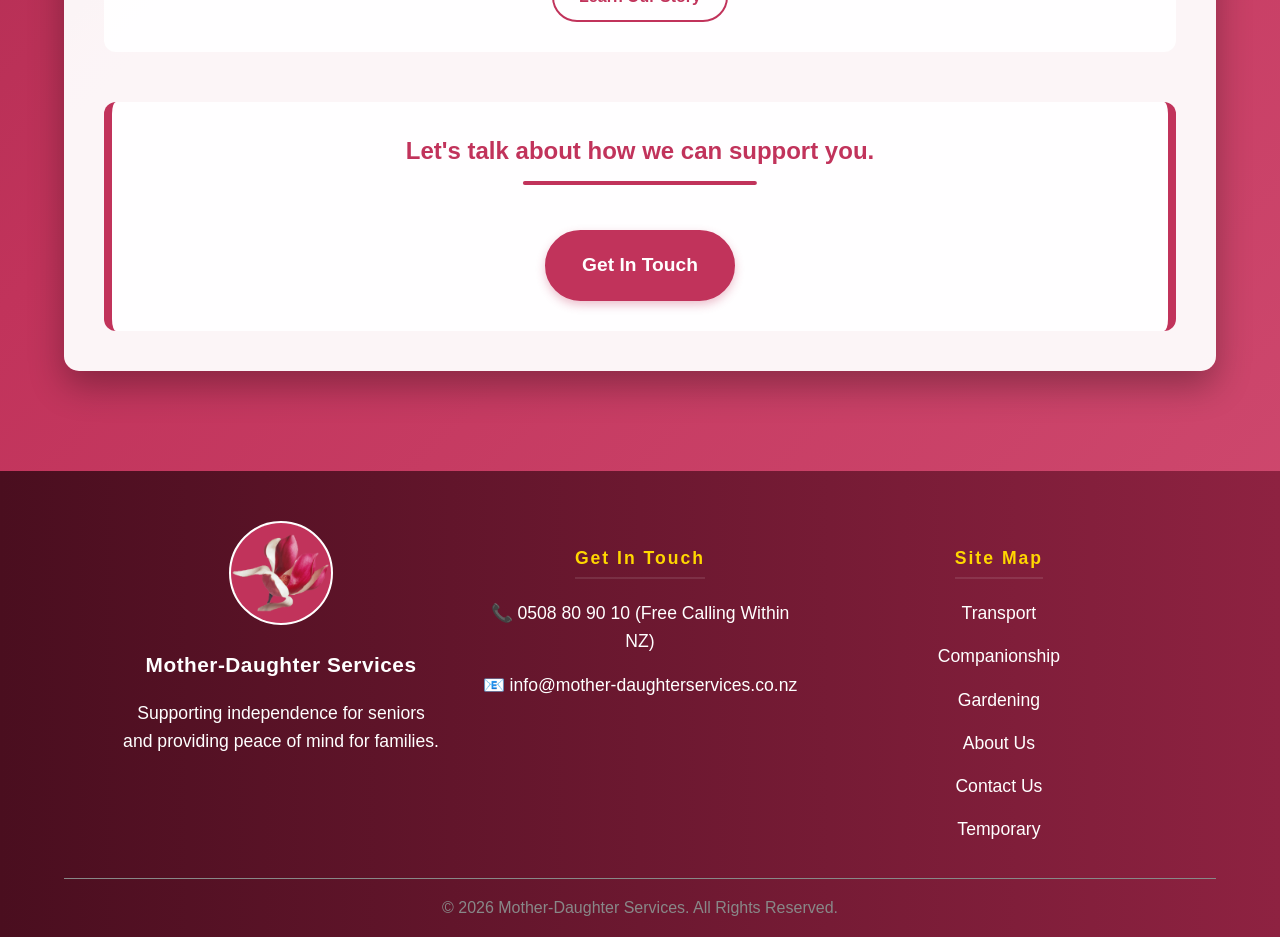
==== commit b2b30fbc: "Update" ====
--- a/html/index.html
+++ b/html/index.html
@@ -62,7 +62,7 @@
 
             </section>
 
-            <section class="history">
+            <section class="who-we-are">
                 <h2>Who We Are</h2>
                 <p>The Mother-Daughter Services team are a dedicated group of individuals committed to providing support for clients in various day-to-day tasks. We aim to create a meaningful connection that goes beyond being just a service provider, In doing so we pride ourselves on being a trusted face in your routine, offering the same care we would give to our own family members.</p>
                 <a href="../html/about.html#our-story" class="our-story-btn">Learn Our Story</a>
--- a/css/style.css
+++ b/css/style.css
@@ -60,42 +60,47 @@
     color: var(--surface-primary);
 }
 
+/* Navigation Links */
 .nav-links a {
     color: var(--surface-primary);
     text-decoration: none;
     font-weight: 600;
     margin-left: 25px;
-    font-size: 1.1rem;
+    font-size: 1.2rem;
     position: relative;
     padding: 5px 0;
     transition: color 0.3s ease;
 }
 
+/* Underline of links on hover/active */
 .nav-links a:not(.nav-contact-btn):after {
     content: '';
     position: absolute;
-    width: 0;
+    width: 100%;
     height: 2px;
     bottom: 0;
-    left: 50%;
-    transform: translateX(-50%);
+    left: 0;
+    transform: scaleX(0);
     background-color: var(--surface-primary);
-    transition: width 0.3s ease;
-}
-
+    opacity: 0.7;
+    transition: transform 0.4s ease;
+    transform-origin: center;
+    will-change: transform;
+}
+
+/* Solid underline for current open page */
 .nav-links a.active:not(.nav-contact-btn):after {
-    width: 100%;
-    background-color: var(--surface-primary);
-}
-
-.nav-links a:not(.nav-contact-btn):hover::after {
-    width: 100%;
-}
-
-.nav-links a.active:hover {
-    color: var(--surface-primary);
-}
-
+    transform: scaleX(1);
+    transition: none;
+    opacity: 1;
+}
+
+/* Underline for non active links on hover */
+.nav-links a:not(.nav-contact-btn):not(.active):hover::after {
+    transform: scaleX(1);
+}
+
+/* Contact Button */
 .nav-links .nav-contact-btn {
     background-color: var(--surface-primary);
     color: var(--color-primary); 
@@ -256,14 +261,14 @@
 
 /* Index.html & About.html - Who We Are & Our Story */
 
-.history {
+.who-we-are {
     margin: 50px 0;
-    padding: 30px 30px 30px 30px;
+    padding: 30px 50px 30px 50px;
     background: var(--surface-secondary);
     border-radius: 12px;
 }
 
-.history p {
+.who-we-are p {
     font-size: 1.1rem;
     margin-bottom: 30px;
     text-align: left;
@@ -331,6 +336,19 @@
 }
 
 /* About.html - Our Story */
+
+.history {
+    margin: 50px 0;
+    padding: 30px 30px 30px 30px;
+    background: var(--surface-secondary);
+    border-radius: 12px;
+}
+
+.history p {
+    font-size: 1.1rem;
+    margin-bottom: 30px;
+    text-align: left;
+}
 
 .history-name {
     color: var(--color-primary-dark);
@@ -463,7 +481,7 @@
         width: 90%;
     }
 
-        .footer-content {
+    .footer-content {
         max-width: 100%; 
         width: 100%;
         grid-template-columns:1fr 1fr 1fr;
@@ -471,7 +489,7 @@
     }
 }
 
-/* Responsive Mobile UI */
+/* Responsive Mobile UI + Portrait Tablets */
 @media (max-width: 768px) {
     .main-nav { 
         flex-direction: column; 
@@ -499,7 +517,7 @@
 
     .nav-links a {
         margin-left: 0;
-        font-size: 1rem;
+        font-size: 1.1rem;
         padding: 8px 12px;
     }
 
@@ -521,8 +539,8 @@
         height: 300px;
     }
 
-    .card-grid {
-        grid-template-columns: 1fr;
+    .who-we-are {
+        padding: 20px;
     }
 
     .mobility-support { 
@@ -534,6 +552,10 @@
     .mobility-text h2 { 
         text-align: center;
         margin: 0 auto;
+    }
+
+    .history {
+        padding: 20px;
     }
 
     .enquire-btn {
@@ -555,8 +577,12 @@
 
 }
 
-
-
+/* Responsive Mobile UI - Static Nav For Landscape View */
+@media (max-height: 500px) {
+    .main-nav {
+        position: static;
+    }
+}
 
 
 
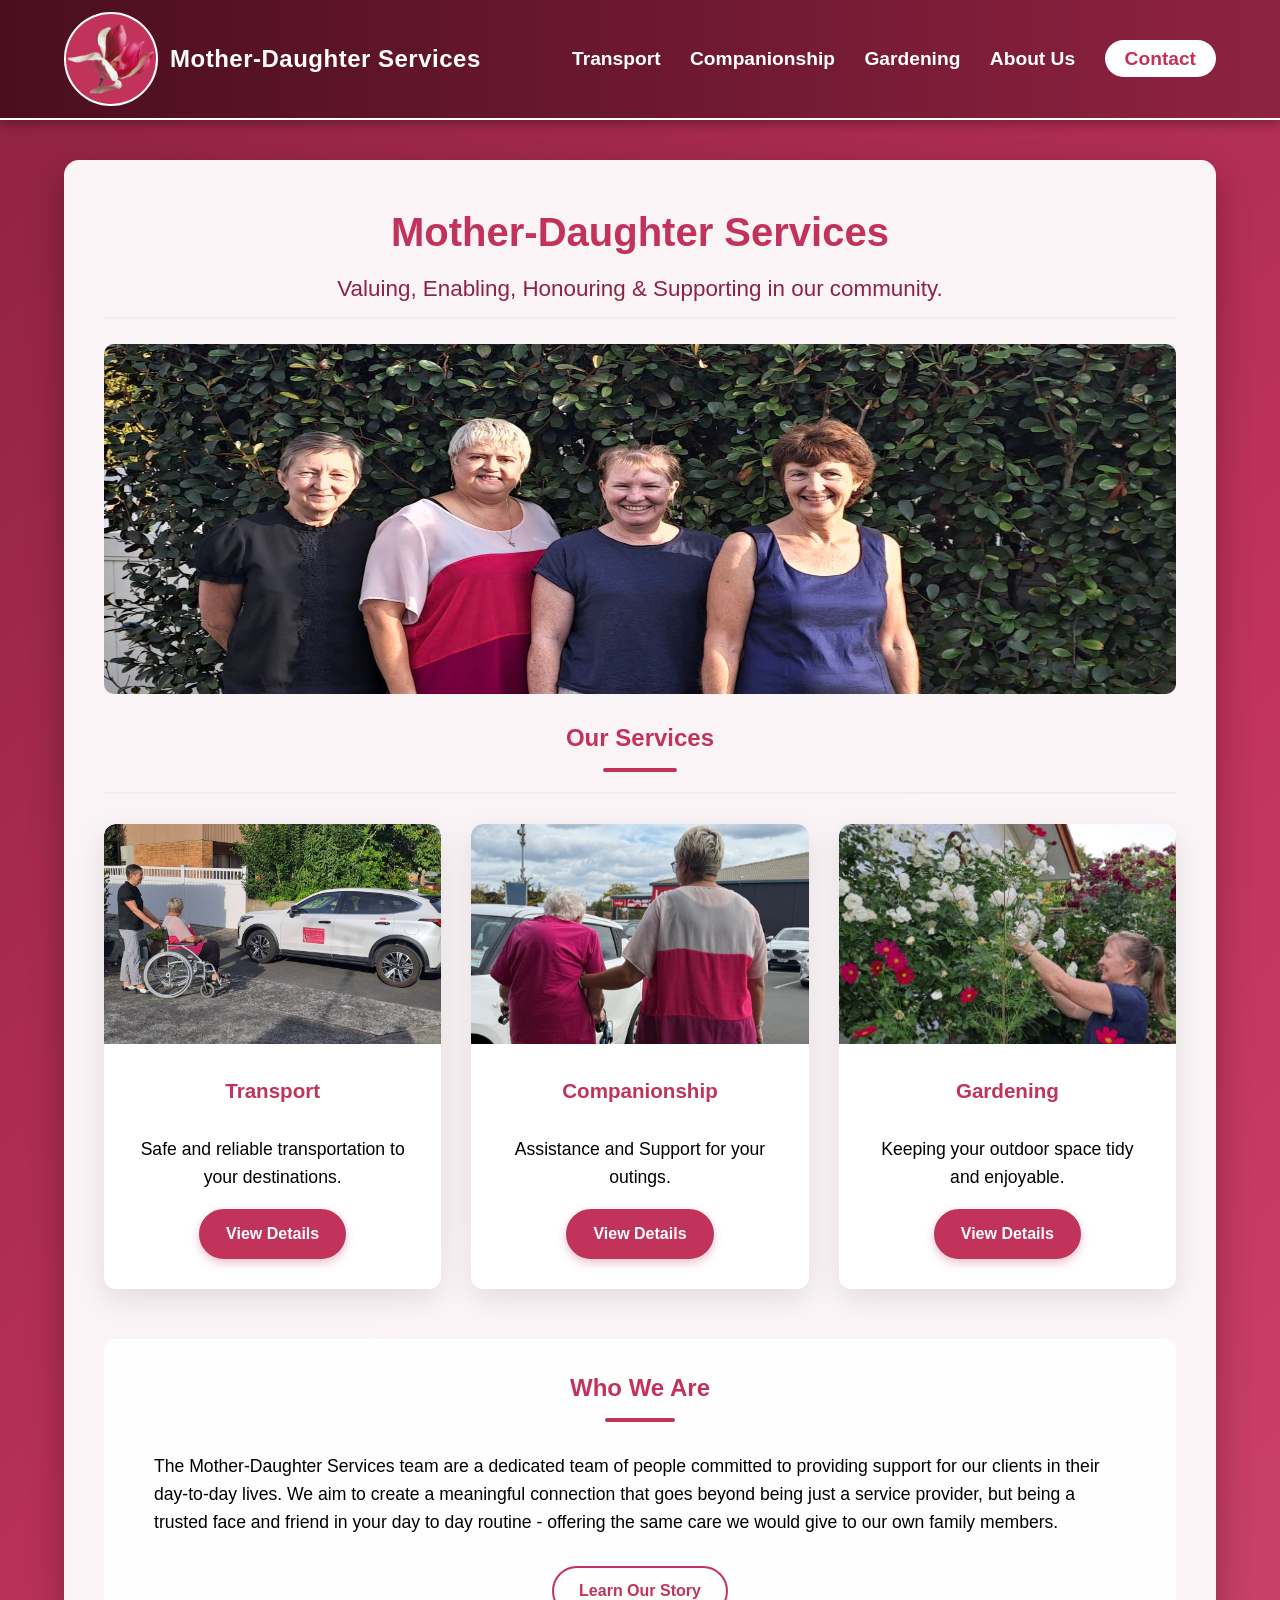
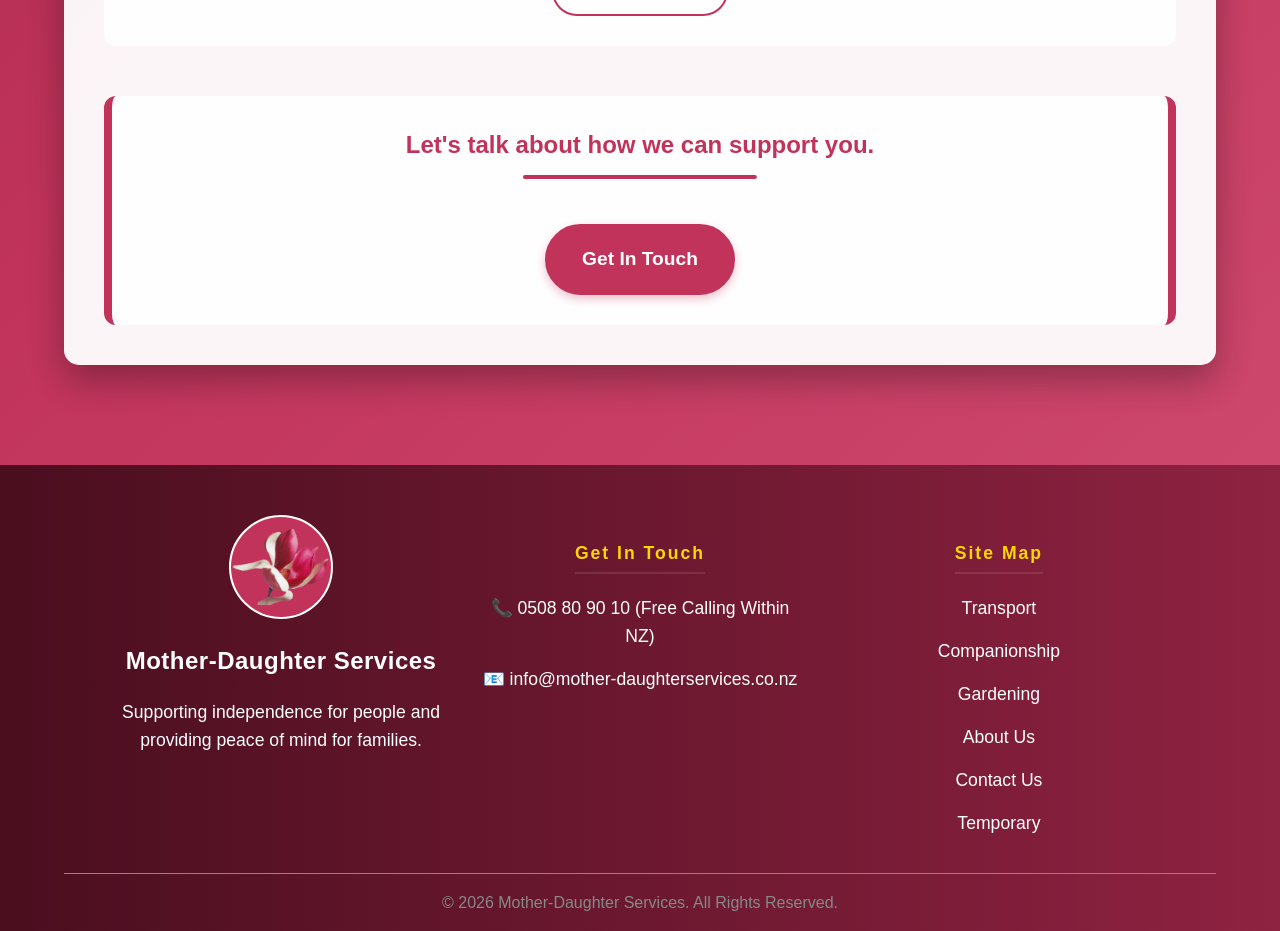
==== commit f2f07ac7: "Update" ====
--- a/html/index.html
+++ b/html/index.html
@@ -28,10 +28,10 @@
     <main class="container">
         <div class="content-wrapper">
             <h1>Mother-Daughter Services</h1>
-            <p class="hero-statement">Valuing, Enabling & Supporting in our community.</p>
+            <p class="hero-statement">Valuing, Enabling, Honouring & Supporting in our community.</p>
             <picture>
-                <source srcset="../images/Test4-mobile.jpg" media="(max-width: 768px)">
-                <img src="../images/Test4.jpg" alt="Image of all staff members" class="hero-img">
+                <source srcset="../images/Team_Img.jpg" media="(max-width: 768px)">
+                <img src="../images/Team_Img.jpg" alt="Image of all staff members" class="hero-img">
            </picture>
 
             <h2>Our Services</h2>
@@ -40,21 +40,21 @@
             <section class="card-grid">
 
                 <article class="card-text">
-                    <img src="../images/Test.jpg" alt="Image of branded vehicle" class="card-img">
+                    <img src="../images/Transport.jpg" alt="Image of branded vehicle" class="card-img">
                     <h3>Transport</h3>
-                    <p>Safe and reliable transportation to all your destinations.</p>
+                    <p>Safe and reliable transportation to your destinations.</p>
                     <a href="../html/transport.html" class="view-more-btn">View Details</a>
                 </article>
 
                 <article class="card-text">
-                    <img src="../images/Test2.jpg" alt="Image of staff assisting client" class="card-img">
+                    <img src="../images/Shopping.jpg" alt="Image of staff assisting client" class="card-img">
                     <h3>Companionship</h3>
                     <p>Assistance and Support for your outings.</p>
                     <a href="../html/companionship.html" class="view-more-btn">View Details</a>
                 </article>
 
                 <article class="card-text">
-                    <img src="../images/Test3.jpg" alt="Image of staff pruning flowers" class="card-img">
+                    <img src="../images/Pruning.jpg" alt="Image of staff pruning flowers" class="card-img">
                     <h3>Gardening</h3>
                     <p>Keeping your outdoor space tidy and enjoyable.</p>
                     <a href="../html/gardening.html" class="view-more-btn">View Details</a>
@@ -64,7 +64,7 @@
 
             <section class="who-we-are">
                 <h2>Who We Are</h2>
-                <p>The Mother-Daughter Services team are a dedicated group of individuals committed to providing support for clients in various day-to-day tasks. We aim to create a meaningful connection that goes beyond being just a service provider, In doing so we pride ourselves on being a trusted face in your routine, offering the same care we would give to our own family members.</p>
+                <p>The Mother-Daughter Services team are a dedicated team of people committed to providing support for our clients in their day-to-day lives. We aim to create a meaningful connection that goes beyond being just a service provider, but being a trusted face and friend in your day to day routine - offering the same care we would give to our own family members.</p>
                 <a href="../html/about.html#our-story" class="our-story-btn">Learn Our Story</a>
             </section>
 
@@ -84,7 +84,7 @@
                 <img src="../images/logo.svg" alt="Mother-Daughter Services Logo" class="logo-image">
                 </a>
                 <strong class="logo-text">Mother-Daughter Services</strong>
-                <p>Supporting independence for seniors and providing peace of mind for families.</p>
+                <p>Supporting independence for people and providing peace of mind for families.</p>
             </section>
 
             <section class="footer-section">
--- a/css/style.css
+++ b/css/style.css
@@ -43,8 +43,8 @@
 }
 
 .logo-image {
-    width: 70px;
-    height: 70px;
+    width: 90px;
+    height: 90px;
     border-radius: 50%;
     background: var(--surface-primary);
     border: 2px solid var(--surface-primary);
@@ -53,7 +53,7 @@
 }
 
 .logo-text {
-    font-size: 1.3rem;
+    font-size: 1.5rem;
     font-weight: 800;
     letter-spacing: 0.5px;
     white-space: nowrap;
@@ -170,7 +170,7 @@
 }
 
 .hero-statement {
-    font-size: 1.3rem;
+    font-size: 1.4rem;
     color: var(--color-primary-dark);
     margin-top: -20px;
     margin-bottom: 20px;
@@ -352,14 +352,16 @@
 
 .history-name {
     color: var(--color-primary-dark);
+    font-weight: bold;
     padding: 20px;
     border-top: 1px solid var(--surface-border);
     border-bottom: 1px solid var(--surface-border);
 }
 
 .history-close {
-    font-weight: 600;
+    font-weight:bold;
     margin-top: 40px;
+    color: var(--color-primary-dark);
 }
 
 /* Get In Touch Section */
@@ -532,7 +534,7 @@
     }
 
     h1 { 
-        font-size: 1.8rem; 
+        font-size: 1.9rem; 
     }
 
     .hero-img {
@@ -617,8 +619,8 @@
 }
 
 .logo-image2 {
-    width: 70px;
-    height: 70px;
+    width: 90px;
+    height: 90px;
     border-radius: 50%;
     background: var(--surface-primary);
     border: 2px solid var(--surface-primary);
@@ -697,4 +699,46 @@
         linear-gradient(135deg, var(--color-primary-dark) 0%, var(--color-primary) 50%, var(--color-primary-light) 100%);
     background-repeat: no-repeat;
     background-size: cover;
+}
+
+.testimonials {
+    display: flex !important;
+    flex-direction: column !important;
+    gap: 30px;
+    margin: 50px 0;
+    padding: 30px;
+    background: white; /* Temporary hardcoded color to test */
+    border-radius: 12px;
+    visibility: visible !important;
+    opacity: 1 !important;
+}
+
+.testimonial-item {
+    text-align: left;
+    padding-left: 20px;
+    border-left: 4px solid var(--color-primary);
+    margin-bottom: 10px;
+}
+
+.testimonial-quote {
+    font-style: italic;
+    font-size: 1.15rem;
+    color: #444;
+    margin: 0 0 10px 0;
+    line-height: 1.5;
+}
+
+.testimonial-author {
+    font-weight: 700;
+    color: var(--color-primary-dark);
+    margin: 0;
+    font-size: 1rem;
+    text-transform: uppercase;
+    letter-spacing: 1px;
+}
+
+/* Hover effect for a bit of interactivity */
+.testimonial-item:hover {
+    background-color: rgba(193, 51, 91, 0.05);
+    transition: background-color 0.3s ease;
 }
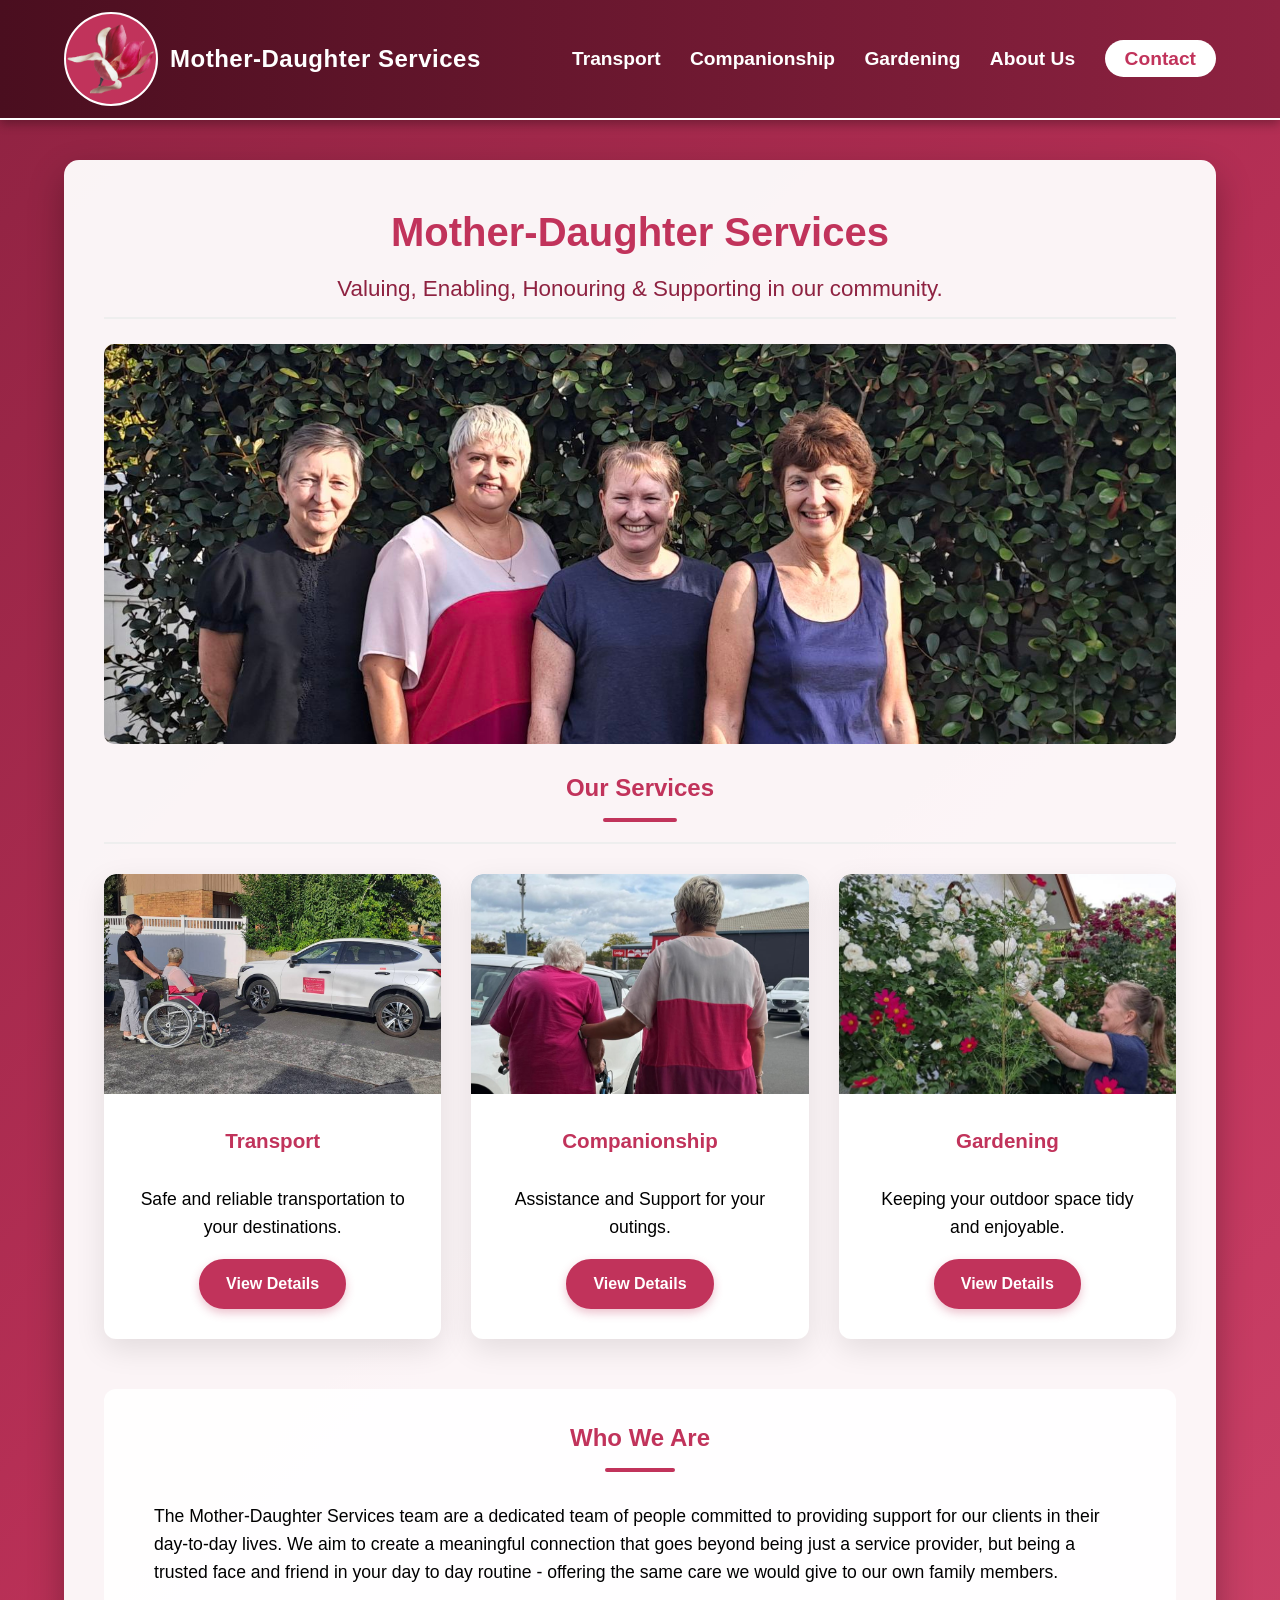
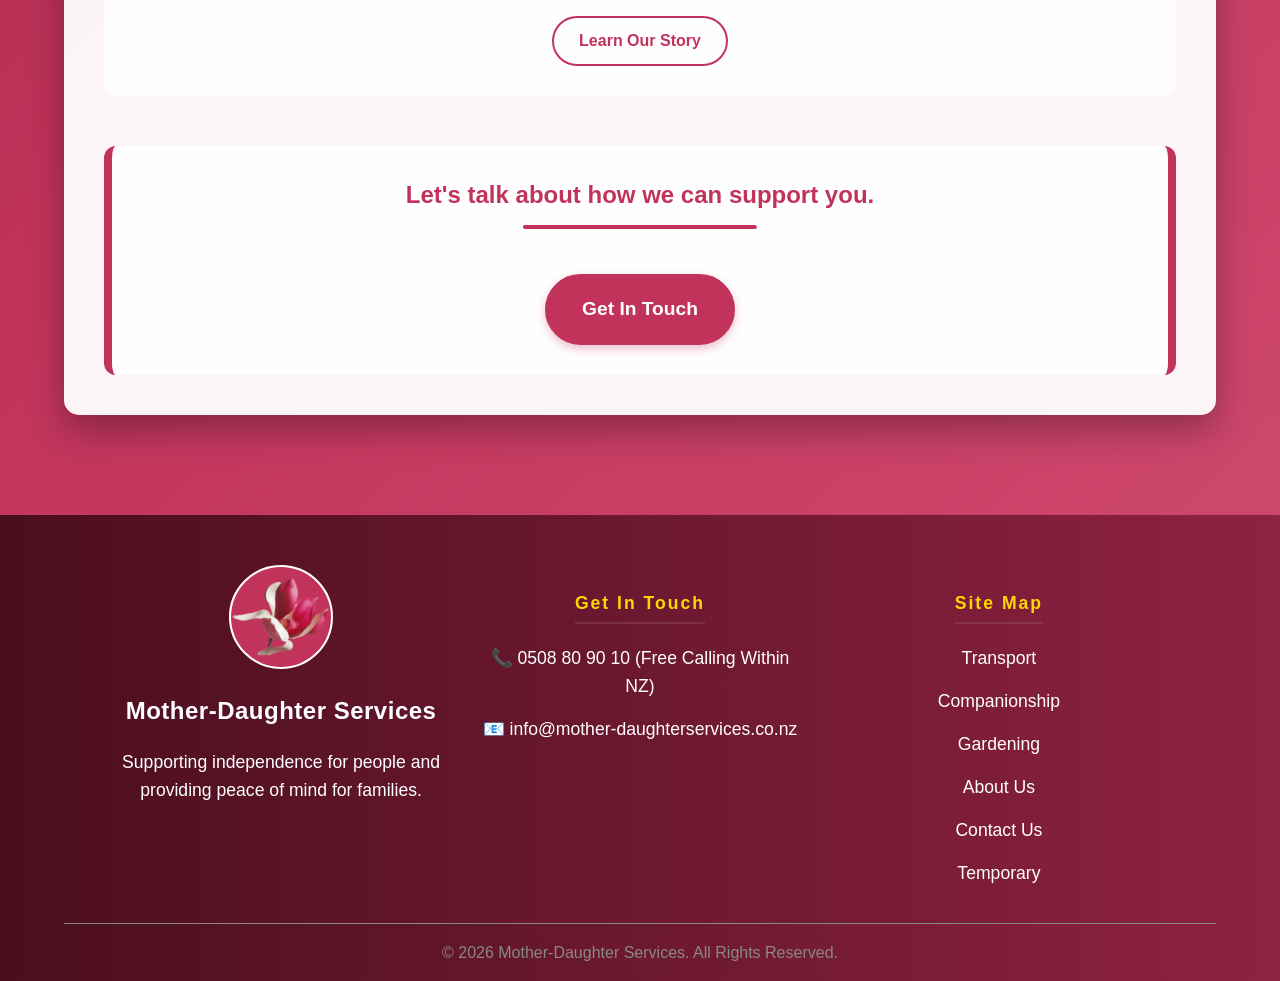
==== commit d18d847b: "Update" ====
--- a/html/index.html
+++ b/html/index.html
@@ -30,7 +30,7 @@
             <h1>Mother-Daughter Services</h1>
             <p class="hero-statement">Valuing, Enabling, Honouring & Supporting in our community.</p>
             <picture>
-                <source srcset="../images/Team_Img.jpg" media="(max-width: 768px)">
+                <source srcset="../images/Team_Img_Mobile.jpg" media="(max-width: 768px)">
                 <img src="../images/Team_Img.jpg" alt="Image of all staff members" class="hero-img">
            </picture>
 
--- a/css/style.css
+++ b/css/style.css
@@ -183,14 +183,16 @@
 
 .hero-img { 
     width: 100%;
-    height: 350px;
+    height: 400px;
     border-radius: 10px;
     margin: 25px 0;
-    display: flex;
-    flex-direction: column;
+    display: block;
+    /* flex-direction: column;
     align-items: center;
-    justify-content: center;
+    justify-content: center; */
     
+    object-fit: cover;
+    object-position: center;
 }
 
 /* Services & Team Grids */
@@ -350,6 +352,25 @@
     text-align: left;
 }
 
+.history p.no-padding {
+    margin-bottom: 0px;
+}
+
+.history ul {
+    list-style: none;
+    margin-top: 10px;
+}
+.history li {
+    text-align: left;
+}
+
+.history li::before {
+    content: "—";
+    width: 2em;
+    display: inline-block;
+    color: var(--color-primary);
+}
+
 .history-name {
     color: var(--color-primary-dark);
     font-weight: bold;
@@ -538,7 +559,7 @@
     }
 
     .hero-img {
-        height: 300px;
+        height: 200px;
     }
 
     .who-we-are {
@@ -568,7 +589,7 @@
     .footer-content {
         max-width: 100%; 
         width: 100%;
-        grid-template-columns: repeat(auto-fit, minmax(200px, 1fr));
+        grid-template-columns: repeat(auto-fit, minmax(250px, 1fr));
         gap: 30px;
     }
 
@@ -577,6 +598,12 @@
         max-width: 300px;
     }
 
+}
+
+@media (max-width: 480px) {
+    .logo-text {
+        font-size: 1.3rem;
+    }
 }
 
 /* Responsive Mobile UI - Static Nav For Landscape View */
